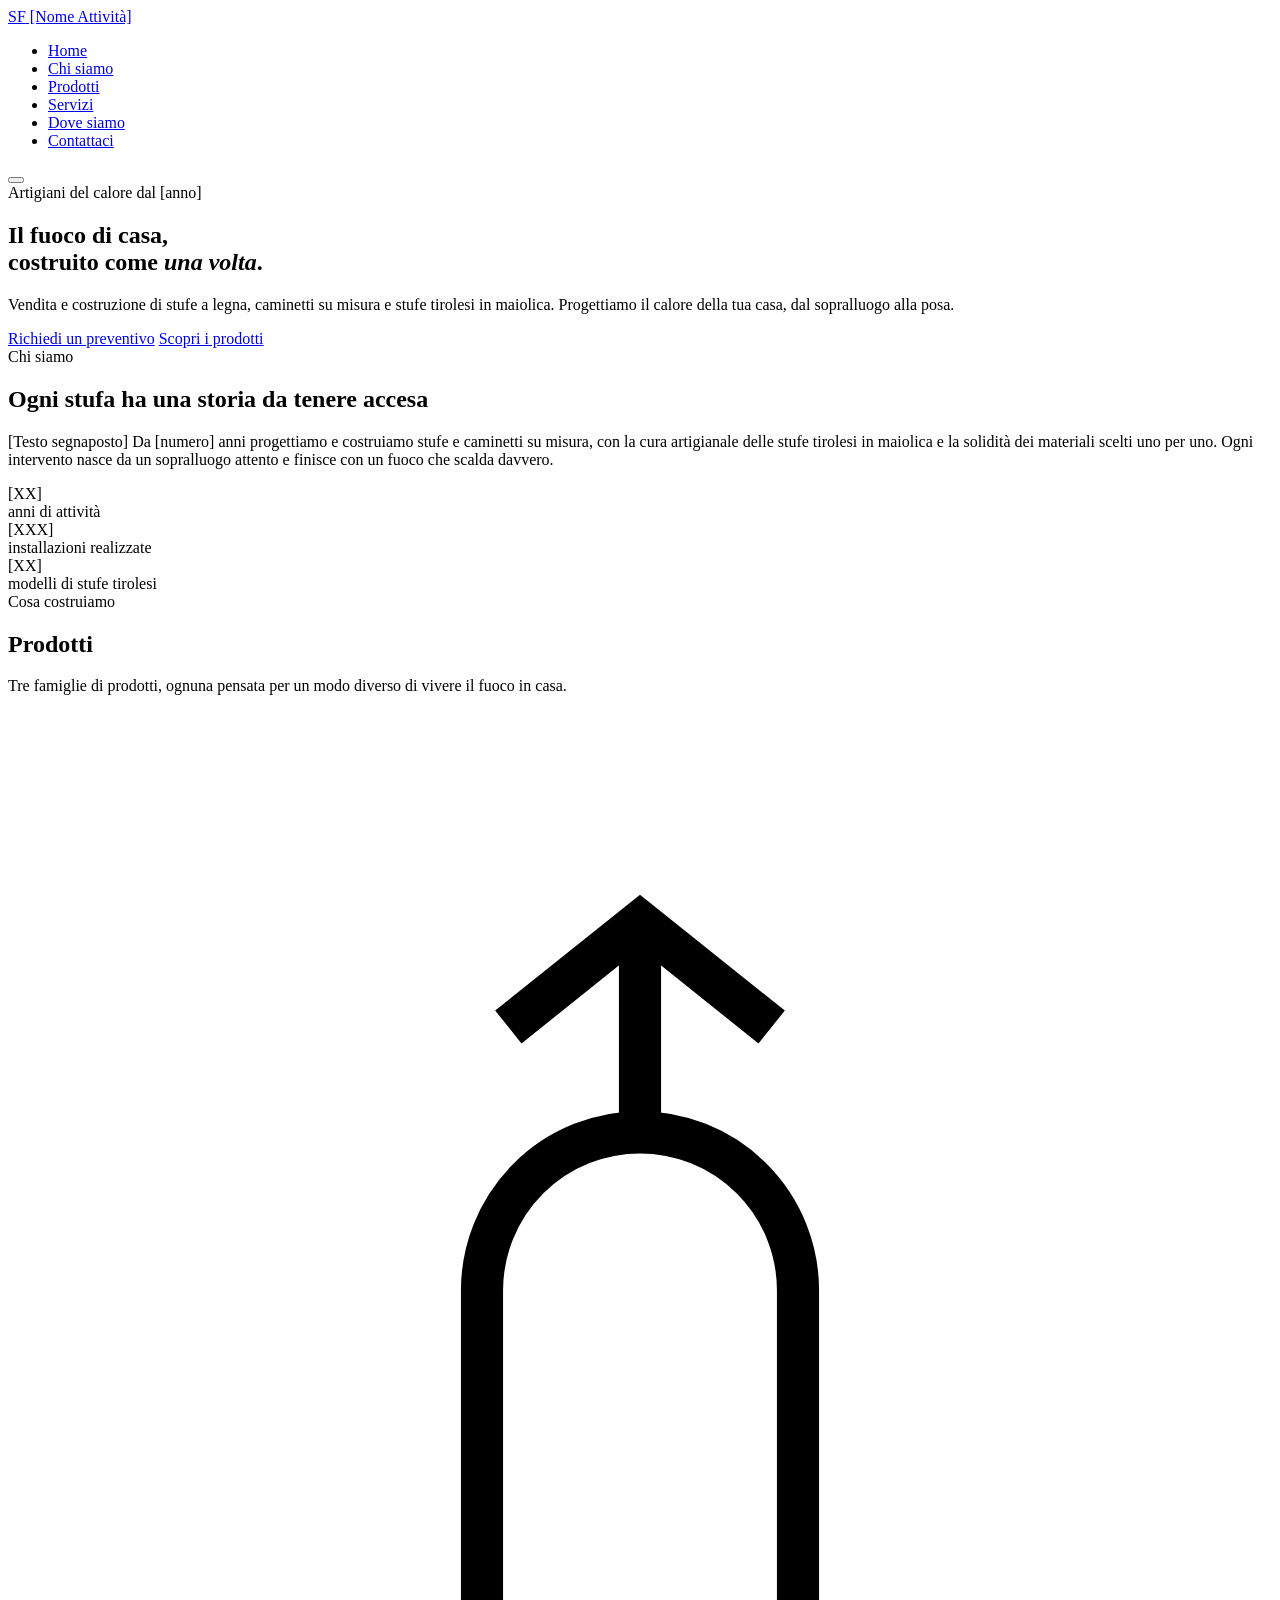
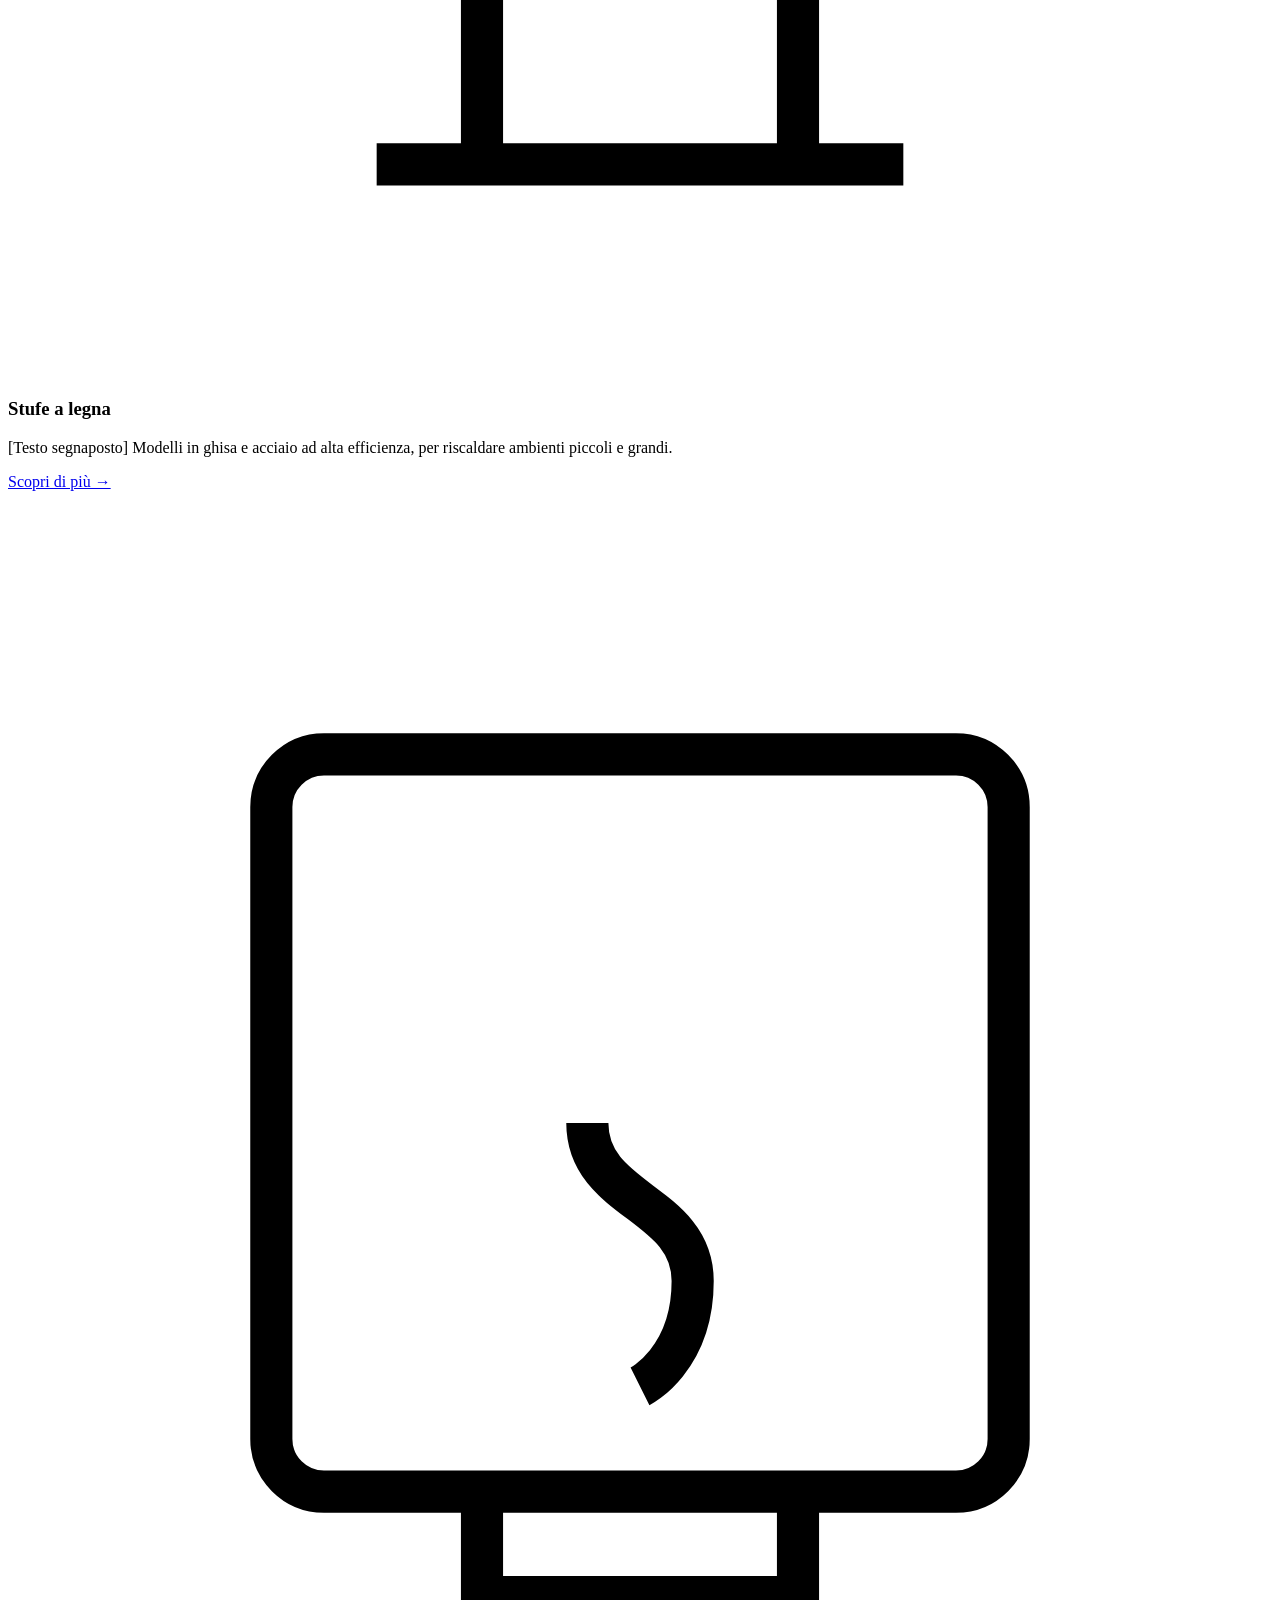
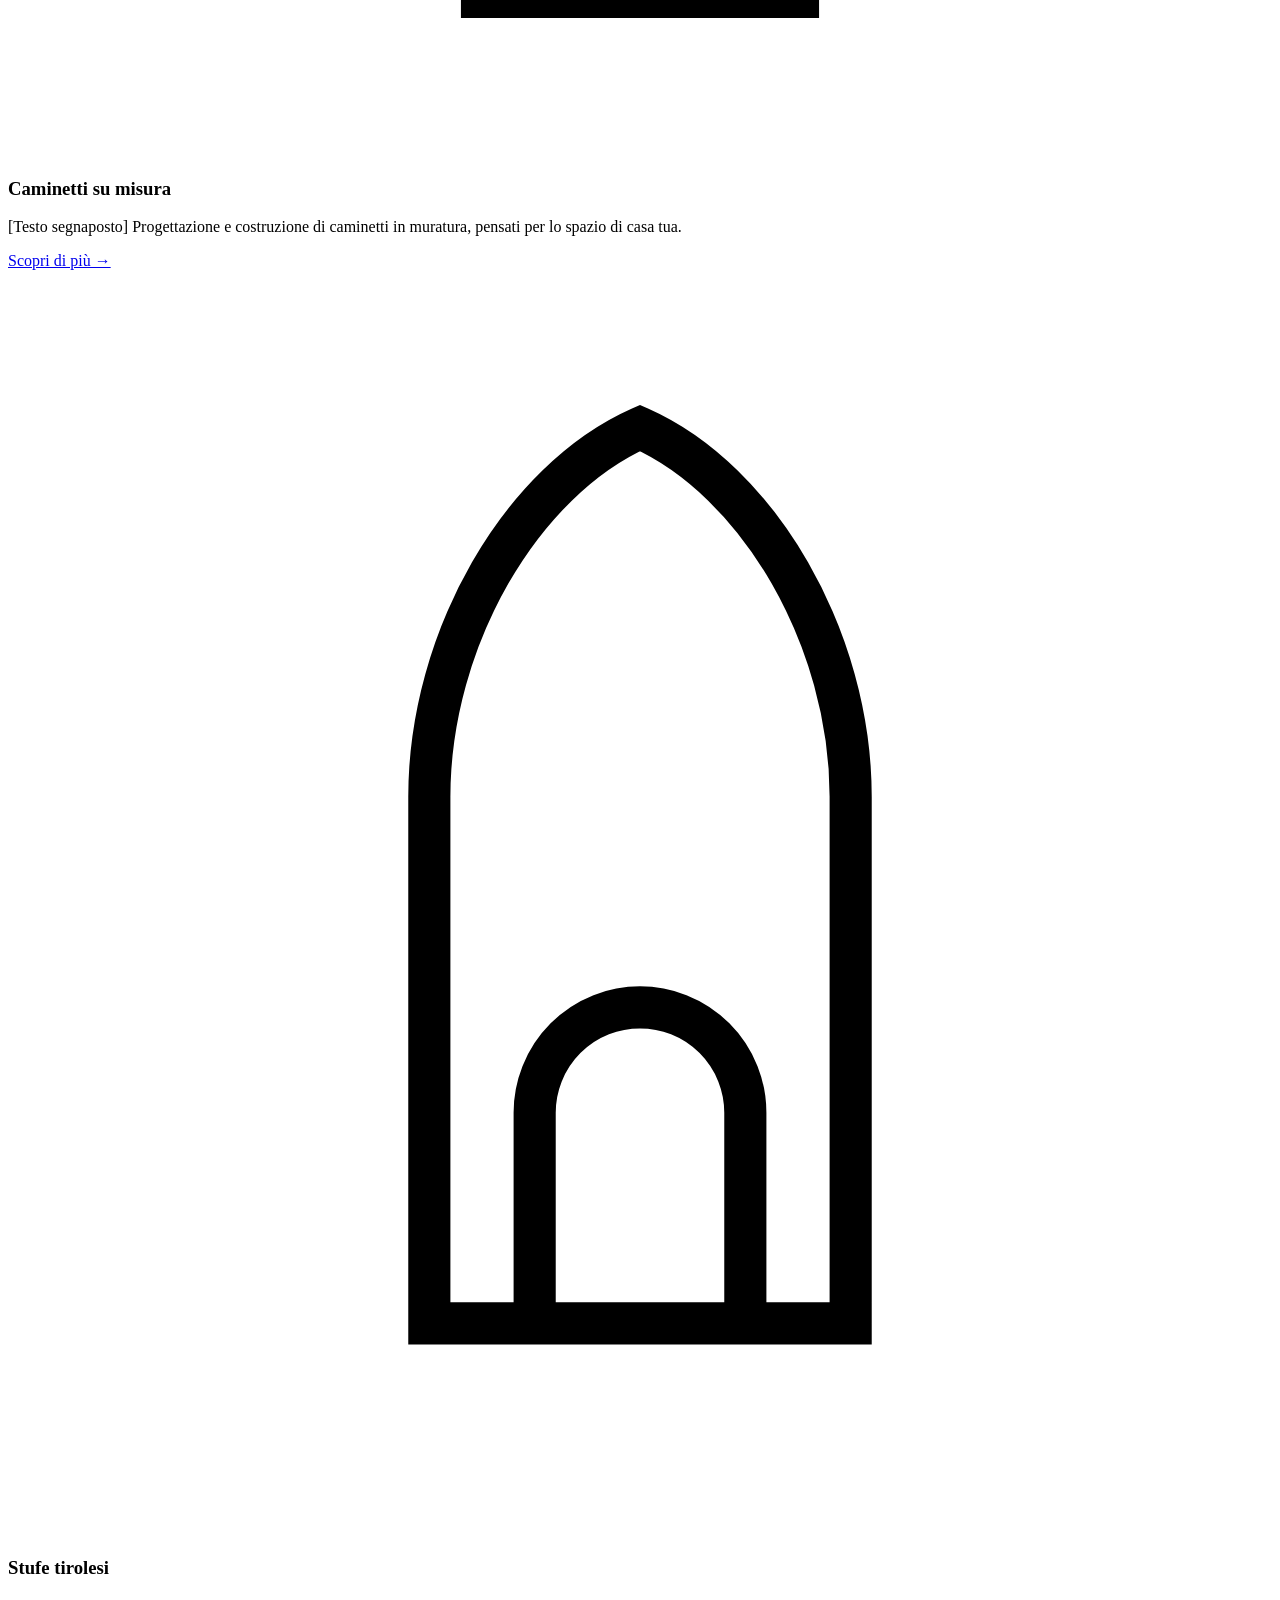
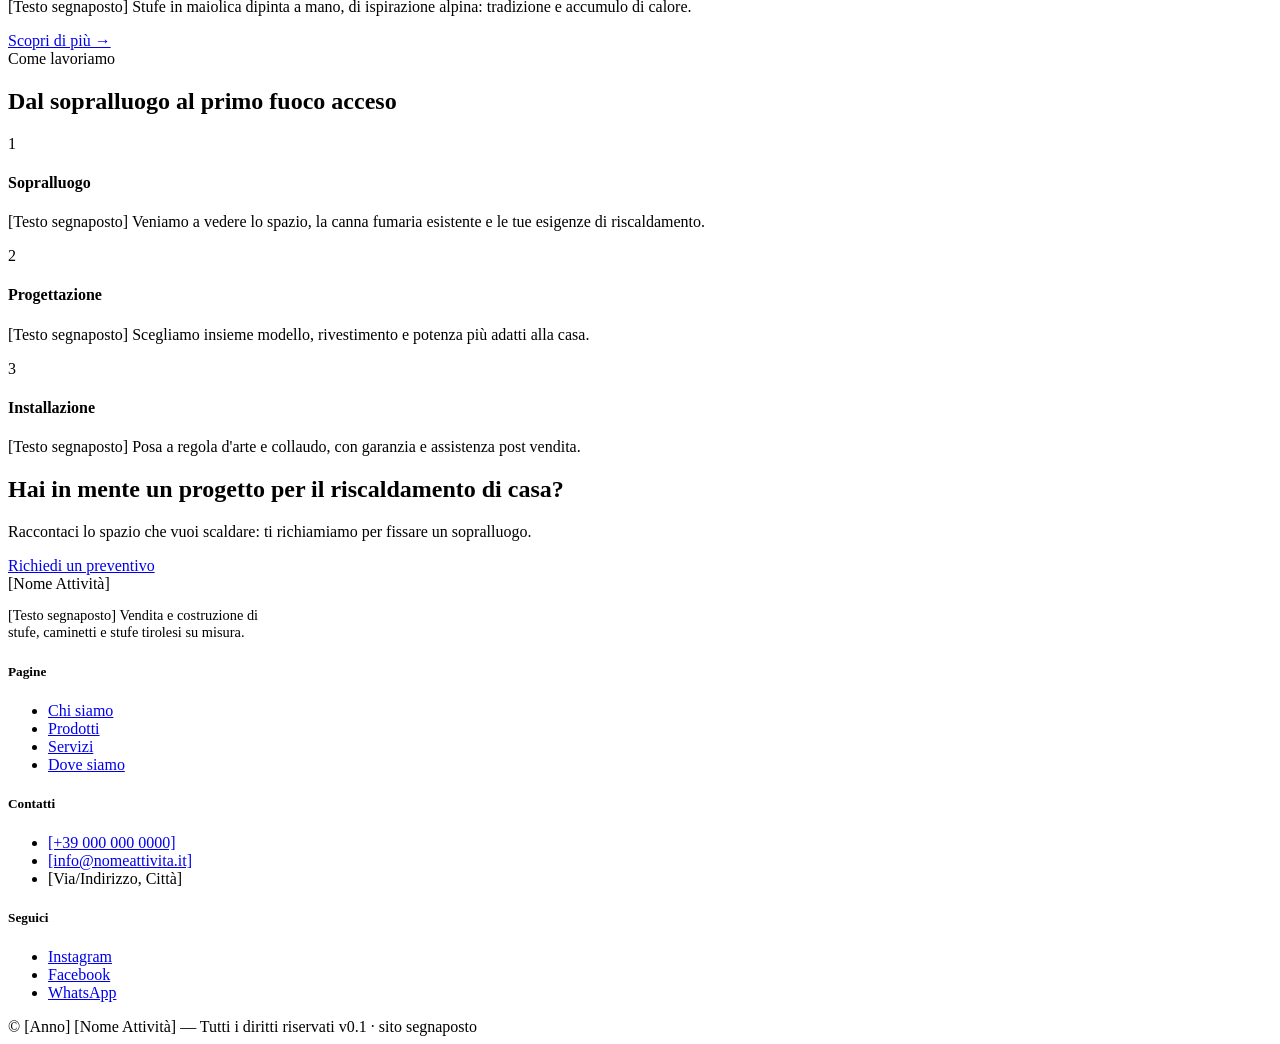
==== index.html @ b5cd5df5 "Add files via upload" ====
<!DOCTYPE html>
<!-- VERSIONE SITO: 0.1 — segnaposto, contenuti e foto da sostituire -->
<html lang="it">
<head>
<meta charset="UTF-8">
<meta name="viewport" content="width=device-width, initial-scale=1.0">
<title>[Nome Attività] — Stufe, Caminetti e Stufe Tirolesi</title>
<link rel="stylesheet" href="css/style.css">
</head>
<body>

<header class="intestazione">
  <div class="contenitore nav">
    <a href="index.html" class="logo">
      <span class="logo-segno">SF</span>
      [Nome Attività]
    </a>
    <ul class="nav-link">
      <li><a href="index.html" aria-current="page">Home</a></li>
      <li><a href="chi-siamo.html">Chi siamo</a></li>
      <li><a href="prodotti.html">Prodotti</a></li>
      <li><a href="servizi.html">Servizi</a></li>
      <li><a href="dove-siamo.html">Dove siamo</a></li>
      <li><a href="contatti.html" class="nav-cta">Contattaci</a></li>
    </ul>
    <button class="nav-burger" aria-label="Apri il menu" aria-expanded="false">
      <span></span><span></span><span></span>
    </button>
  </div>
</header>

<section class="hero">
  <div class="contenitore hero-contenuto">
    <span class="hero-eyebrow">Artigiani del calore dal [anno]</span>
    <h1>Il fuoco di casa,<br>costruito come <em>una volta</em>.</h1>
    <p>Vendita e costruzione di stufe a legna, caminetti su misura e stufe tirolesi in maiolica. Progettiamo il calore della tua casa, dal sopralluogo alla posa.</p>
    <div class="hero-azioni">
      <a href="contatti.html" class="bottone bottone--pieno">Richiedi un preventivo</a>
      <a href="prodotti.html" class="bottone bottone--contorno">Scopri i prodotti</a>
    </div>
  </div>
</section>

<div class="intaglio" role="presentation"></div>

<section class="sezione">
  <div class="contenitore intro-griglia">
    <div>
      <span class="eyebrow">Chi siamo</span>
      <h2 class="titolo-sezione">Ogni stufa ha una storia da tenere accesa</h2>
      <p class="testo-sezione">
        [Testo segnaposto] Da [numero] anni progettiamo e costruiamo stufe e caminetti su misura,
        con la cura artigianale delle stufe tirolesi in maiolica e la solidità dei materiali scelti uno per uno.
        Ogni intervento nasce da un sopralluogo attento e finisce con un fuoco che scalda davvero.
      </p>
    </div>
    <div class="statistiche">
      <div>
        <div class="statistica-numero">[XX]</div>
        <div class="statistica-etichetta">anni di attività</div>
      </div>
      <div>
        <div class="statistica-numero">[XXX]</div>
        <div class="statistica-etichetta">installazioni realizzate</div>
      </div>
      <div>
        <div class="statistica-numero">[XX]</div>
        <div class="statistica-etichetta">modelli di stufe tirolesi</div>
      </div>
    </div>
  </div>
</section>

<section class="sezione" style="padding-top:0;">
  <div class="contenitore">
    <span class="eyebrow">Cosa costruiamo</span>
    <h2 class="titolo-sezione">Prodotti</h2>
    <p class="testo-sezione">Tre famiglie di prodotti, ognuna pensata per un modo diverso di vivere il fuoco in casa.</p>

    <div class="griglia-card">
      <div class="card">
        <svg class="card-icona" viewBox="0 0 48 48" fill="none" stroke="currentColor" stroke-width="1.6">
          <path d="M14 40h20M18 40V22a6 6 0 0 1 6-6 6 6 0 0 1 6 6v18"/>
          <path d="M24 16V8m-5 4 5-4 5 4"/>
        </svg>
        <h3>Stufe a legna</h3>
        <p>[Testo segnaposto] Modelli in ghisa e acciaio ad alta efficienza, per riscaldare ambienti piccoli e grandi.</p>
        <a href="prodotti.html" class="card-link">Scopri di più →</a>
      </div>
      <div class="card">
        <svg class="card-icona" viewBox="0 0 48 48" fill="none" stroke="currentColor" stroke-width="1.6">
          <rect x="10" y="10" width="28" height="28" rx="2"/>
          <path d="M18 38v4h12v-4M22 24c0 3 4 3 4 6s-2 4-2 4"/>
        </svg>
        <h3>Caminetti su misura</h3>
        <p>[Testo segnaposto] Progettazione e costruzione di caminetti in muratura, pensati per lo spazio di casa tua.</p>
        <a href="prodotti.html" class="card-link">Scopri di più →</a>
      </div>
      <div class="card">
        <svg class="card-icona" viewBox="0 0 48 48" fill="none" stroke="currentColor" stroke-width="1.6">
          <path d="M16 40h16V20c0-6-3.5-12-8-14-4.5 2-8 8-8 14z"/>
          <path d="M20 40v-8a4 4 0 0 1 8 0v8"/>
        </svg>
        <h3>Stufe tirolesi</h3>
        <p>[Testo segnaposto] Stufe in maiolica dipinta a mano, di ispirazione alpina: tradizione e accumulo di calore.</p>
        <a href="prodotti.html" class="card-link">Scopri di più →</a>
      </div>
    </div>
  </div>
</section>

<div class="intaglio intaglio--scuro" role="presentation"></div>

<section class="sezione">
  <div class="contenitore">
    <span class="eyebrow">Come lavoriamo</span>
    <h2 class="titolo-sezione">Dal sopralluogo al primo fuoco acceso</h2>
    <div class="processo">
      <div class="passo">
        <div class="passo-numero">1</div>
        <h4>Sopralluogo</h4>
        <p>[Testo segnaposto] Veniamo a vedere lo spazio, la canna fumaria esistente e le tue esigenze di riscaldamento.</p>
      </div>
      <div class="passo">
        <div class="passo-numero">2</div>
        <h4>Progettazione</h4>
        <p>[Testo segnaposto] Scegliamo insieme modello, rivestimento e potenza più adatti alla casa.</p>
      </div>
      <div class="passo">
        <div class="passo-numero">3</div>
        <h4>Installazione</h4>
        <p>[Testo segnaposto] Posa a regola d'arte e collaudo, con garanzia e assistenza post vendita.</p>
      </div>
    </div>
  </div>
</section>

<section class="banda-cta">
  <div class="contenitore">
    <h2>Hai in mente un progetto per il riscaldamento di casa?</h2>
    <p>Raccontaci lo spazio che vuoi scaldare: ti richiamiamo per fissare un sopralluogo.</p>
    <a href="contatti.html" class="bottone bottone--pieno">Richiedi un preventivo</a>
  </div>
</section>

<footer class="piede">
  <div class="contenitore">
    <div class="piede-griglia">
      <div>
        <div class="piede-logo">[Nome Attività]</div>
        <p style="font-size:0.9rem; max-width:280px;">[Testo segnaposto] Vendita e costruzione di stufe, caminetti e stufe tirolesi su misura.</p>
      </div>
      <div>
        <h5>Pagine</h5>
        <ul>
          <li><a href="chi-siamo.html">Chi siamo</a></li>
          <li><a href="prodotti.html">Prodotti</a></li>
          <li><a href="servizi.html">Servizi</a></li>
          <li><a href="dove-siamo.html">Dove siamo</a></li>
        </ul>
      </div>
      <div>
        <h5>Contatti</h5>
        <ul>
          <li><a href="tel:+390000000000">[+39 000 000 0000]</a></li>
          <li><a href="mailto:info@nomeattivita.it">[info@nomeattivita.it]</a></li>
          <li>[Via/Indirizzo, Città]</li>
        </ul>
      </div>
      <div>
        <h5>Seguici</h5>
        <ul>
          <li><a href="#">Instagram</a></li>
          <li><a href="#">Facebook</a></li>
          <li><a href="#">WhatsApp</a></li>
        </ul>
      </div>
    </div>
    <div class="piede-basso">
      <span>© [Anno] [Nome Attività] — Tutti i diritti riservati</span>
      <span>v0.1 · sito segnaposto</span>
    </div>
  </div>
</footer>

<script src="js/main.js"></script>
</body>
</html>
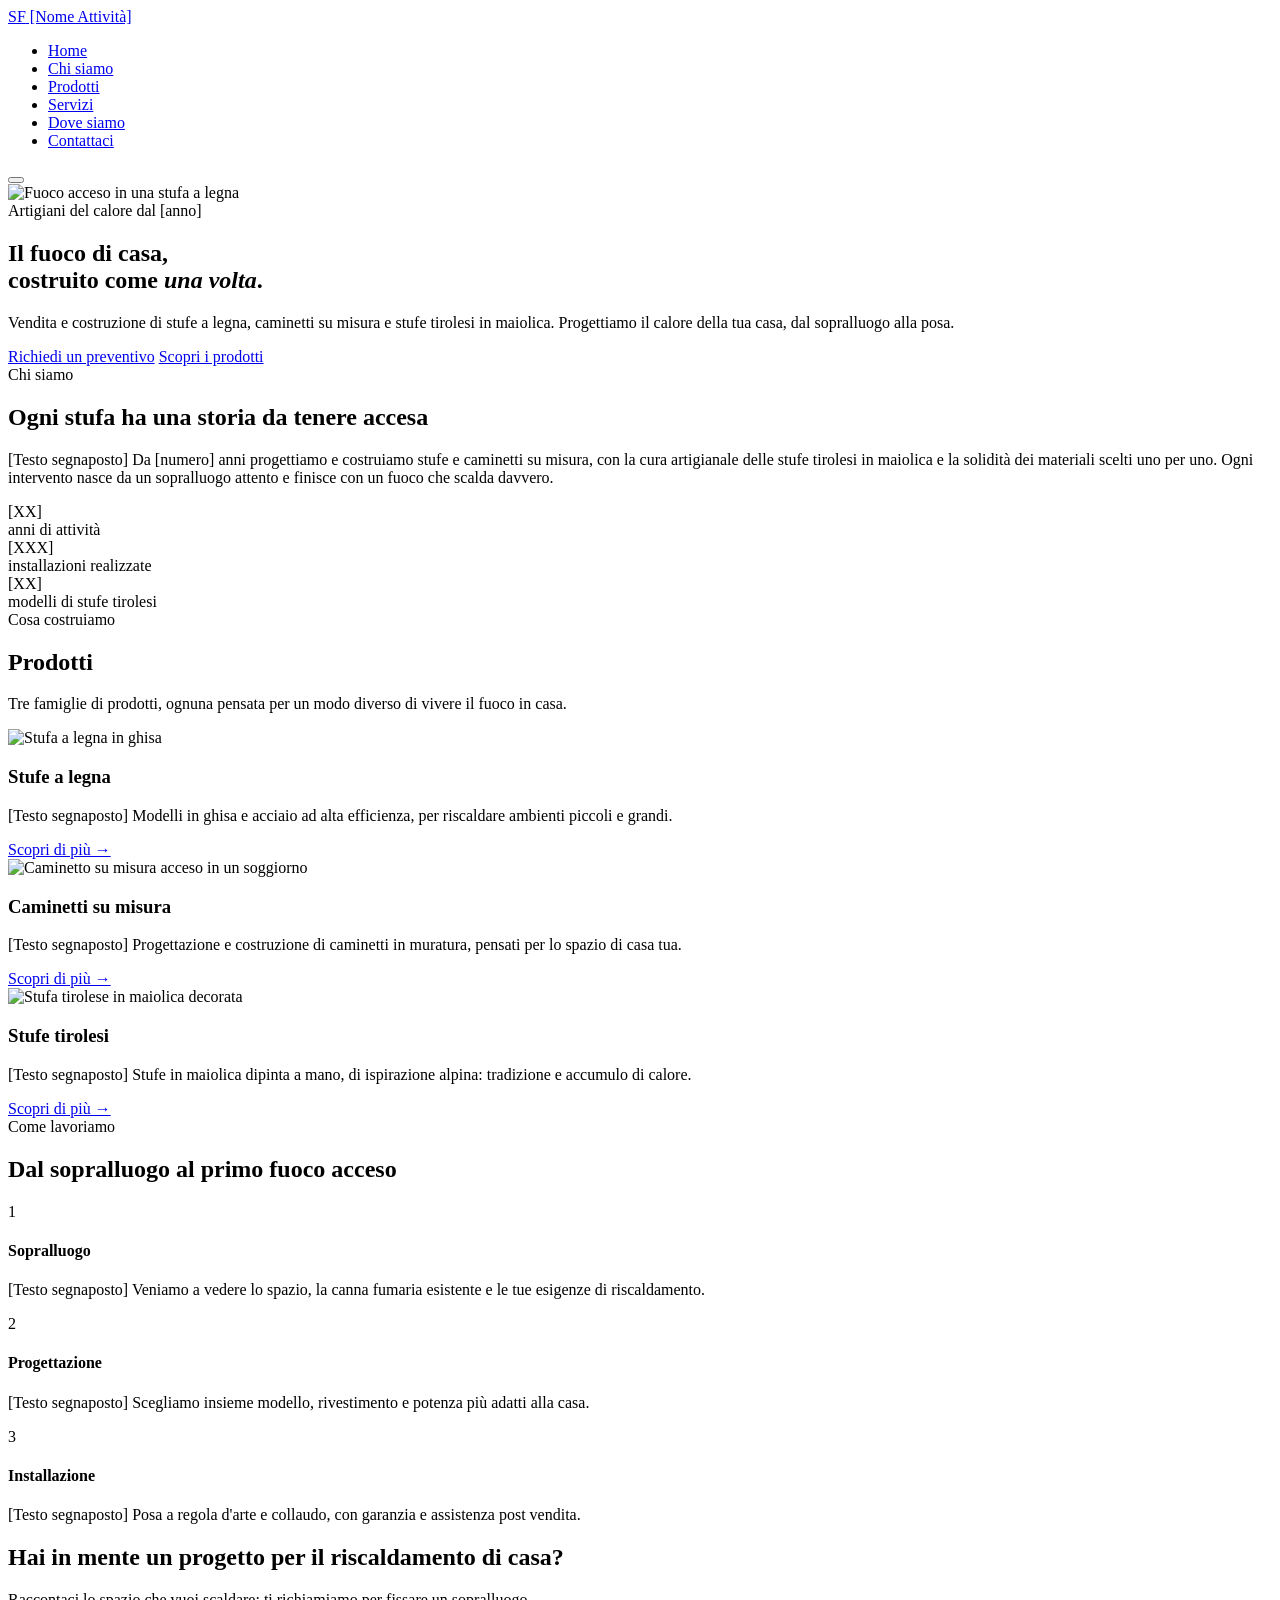
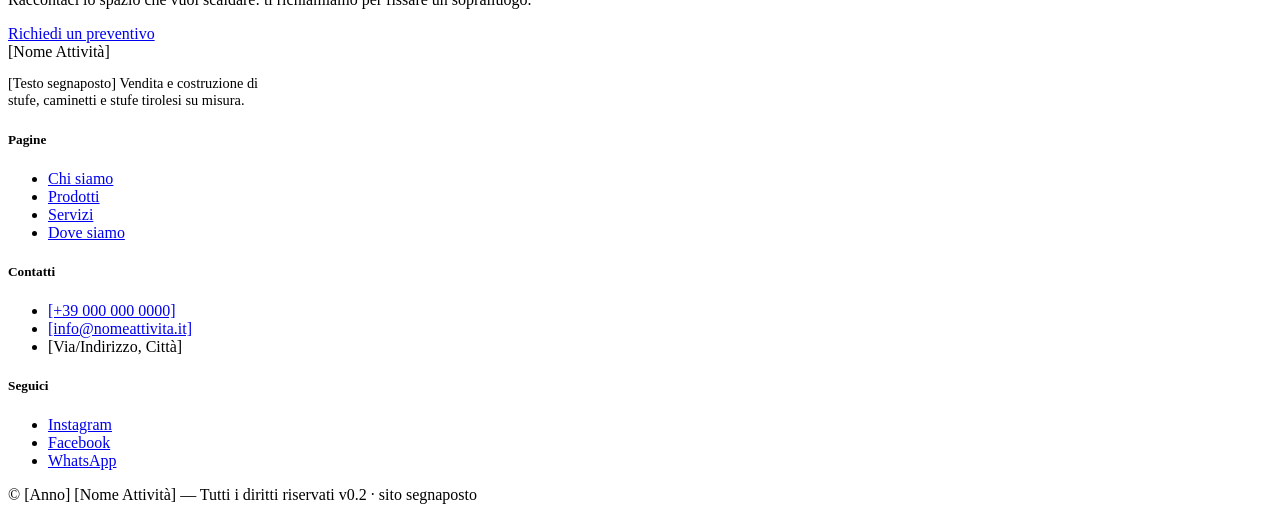
==== commit 457a2a3f: "Add files via upload" ====
--- a/index.html
+++ b/index.html
@@ -1,5 +1,5 @@
 <!DOCTYPE html>
-<!-- VERSIONE SITO: 0.1 — segnaposto, contenuti e foto da sostituire -->
+<!-- VERSIONE SITO: 0.2 — segnaposto, contenuti e foto reali dell'amico da inserire -->
 <html lang="it">
 <head>
 <meta charset="UTF-8">
@@ -30,6 +30,7 @@
 </header>
 
 <section class="hero">
+  <img class="hero-foto" data-img="heroFuoco" alt="Fuoco acceso in una stufa a legna">
   <div class="contenitore hero-contenuto">
     <span class="hero-eyebrow">Artigiani del calore dal [anno]</span>
     <h1>Il fuoco di casa,<br>costruito come <em>una volta</em>.</h1>
@@ -79,28 +80,19 @@
 
     <div class="griglia-card">
       <div class="card">
-        <svg class="card-icona" viewBox="0 0 48 48" fill="none" stroke="currentColor" stroke-width="1.6">
-          <path d="M14 40h20M18 40V22a6 6 0 0 1 6-6 6 6 0 0 1 6 6v18"/>
-          <path d="M24 16V8m-5 4 5-4 5 4"/>
-        </svg>
+        <div class="card-immagine"><img data-img="stufaLegna1" alt="Stufa a legna in ghisa"></div>
         <h3>Stufe a legna</h3>
         <p>[Testo segnaposto] Modelli in ghisa e acciaio ad alta efficienza, per riscaldare ambienti piccoli e grandi.</p>
         <a href="prodotti.html" class="card-link">Scopri di più →</a>
       </div>
       <div class="card">
-        <svg class="card-icona" viewBox="0 0 48 48" fill="none" stroke="currentColor" stroke-width="1.6">
-          <rect x="10" y="10" width="28" height="28" rx="2"/>
-          <path d="M18 38v4h12v-4M22 24c0 3 4 3 4 6s-2 4-2 4"/>
-        </svg>
+        <div class="card-immagine"><img data-img="caminetto1" alt="Caminetto su misura acceso in un soggiorno"></div>
         <h3>Caminetti su misura</h3>
         <p>[Testo segnaposto] Progettazione e costruzione di caminetti in muratura, pensati per lo spazio di casa tua.</p>
         <a href="prodotti.html" class="card-link">Scopri di più →</a>
       </div>
       <div class="card">
-        <svg class="card-icona" viewBox="0 0 48 48" fill="none" stroke="currentColor" stroke-width="1.6">
-          <path d="M16 40h16V20c0-6-3.5-12-8-14-4.5 2-8 8-8 14z"/>
-          <path d="M20 40v-8a4 4 0 0 1 8 0v8"/>
-        </svg>
+        <div class="card-immagine"><img data-img="tirolese1" alt="Stufa tirolese in maiolica decorata"></div>
         <h3>Stufe tirolesi</h3>
         <p>[Testo segnaposto] Stufe in maiolica dipinta a mano, di ispirazione alpina: tradizione e accumulo di calore.</p>
         <a href="prodotti.html" class="card-link">Scopri di più →</a>
@@ -178,11 +170,12 @@
     </div>
     <div class="piede-basso">
       <span>© [Anno] [Nome Attività] — Tutti i diritti riservati</span>
-      <span>v0.1 · sito segnaposto</span>
+      <span>v0.2 · sito segnaposto</span>
     </div>
   </div>
 </footer>
 
+<script src="js/immagini.js"></script>
 <script src="js/main.js"></script>
 </body>
 </html>
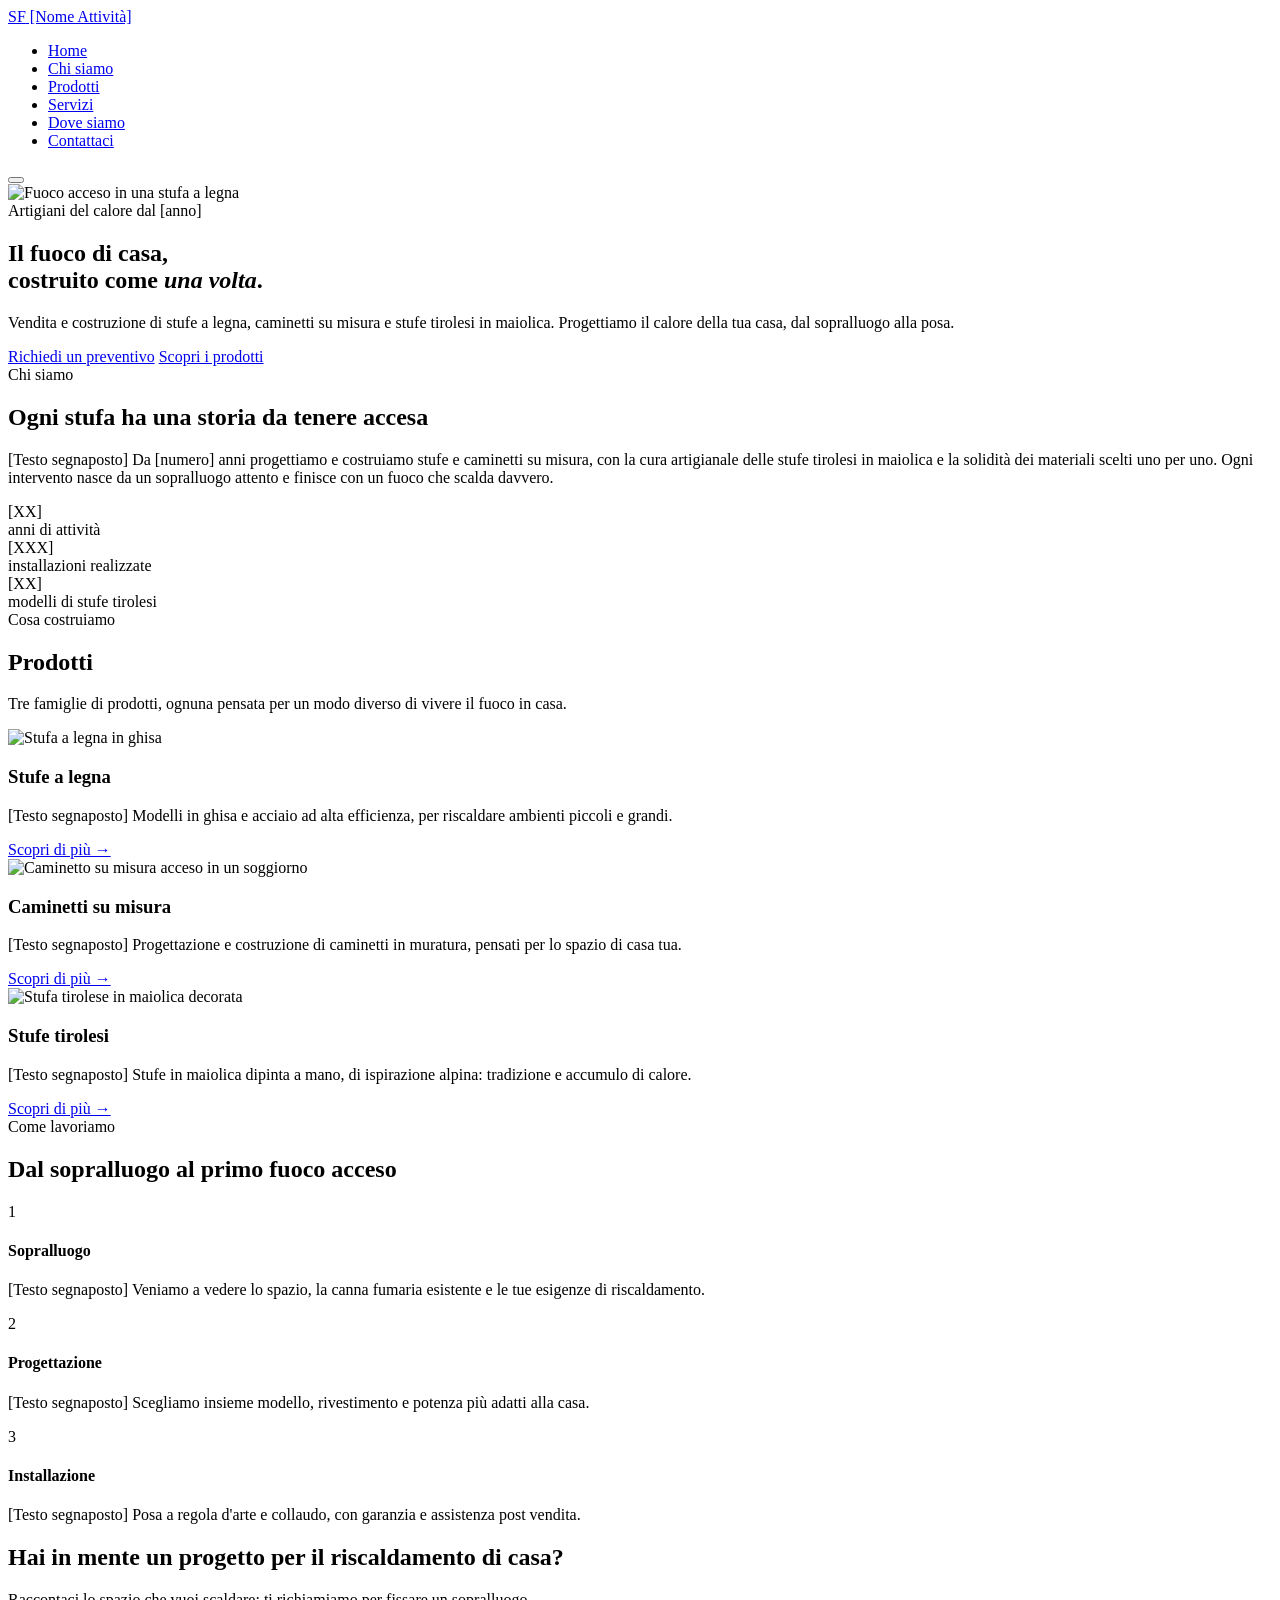
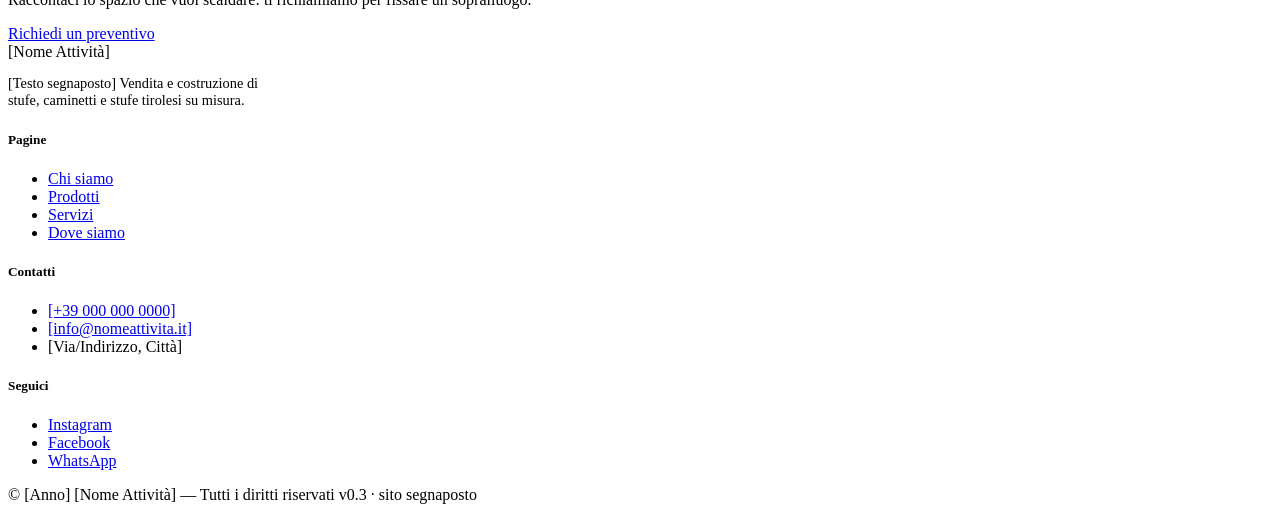
==== commit b9a507b9: "Add files via upload" ====
--- a/index.html
+++ b/index.html
@@ -1,5 +1,5 @@
 <!DOCTYPE html>
-<!-- VERSIONE SITO: 0.2 — segnaposto, contenuti e foto reali dell'amico da inserire -->
+<!-- VERSIONE SITO: 0.3 — segnaposto, contenuti e foto reali dell'amico da inserire -->
 <html lang="it">
 <head>
 <meta charset="UTF-8">
@@ -170,7 +170,7 @@
     </div>
     <div class="piede-basso">
       <span>© [Anno] [Nome Attività] — Tutti i diritti riservati</span>
-      <span>v0.2 · sito segnaposto</span>
+      <span>v0.3 · sito segnaposto</span>
     </div>
   </div>
 </footer>
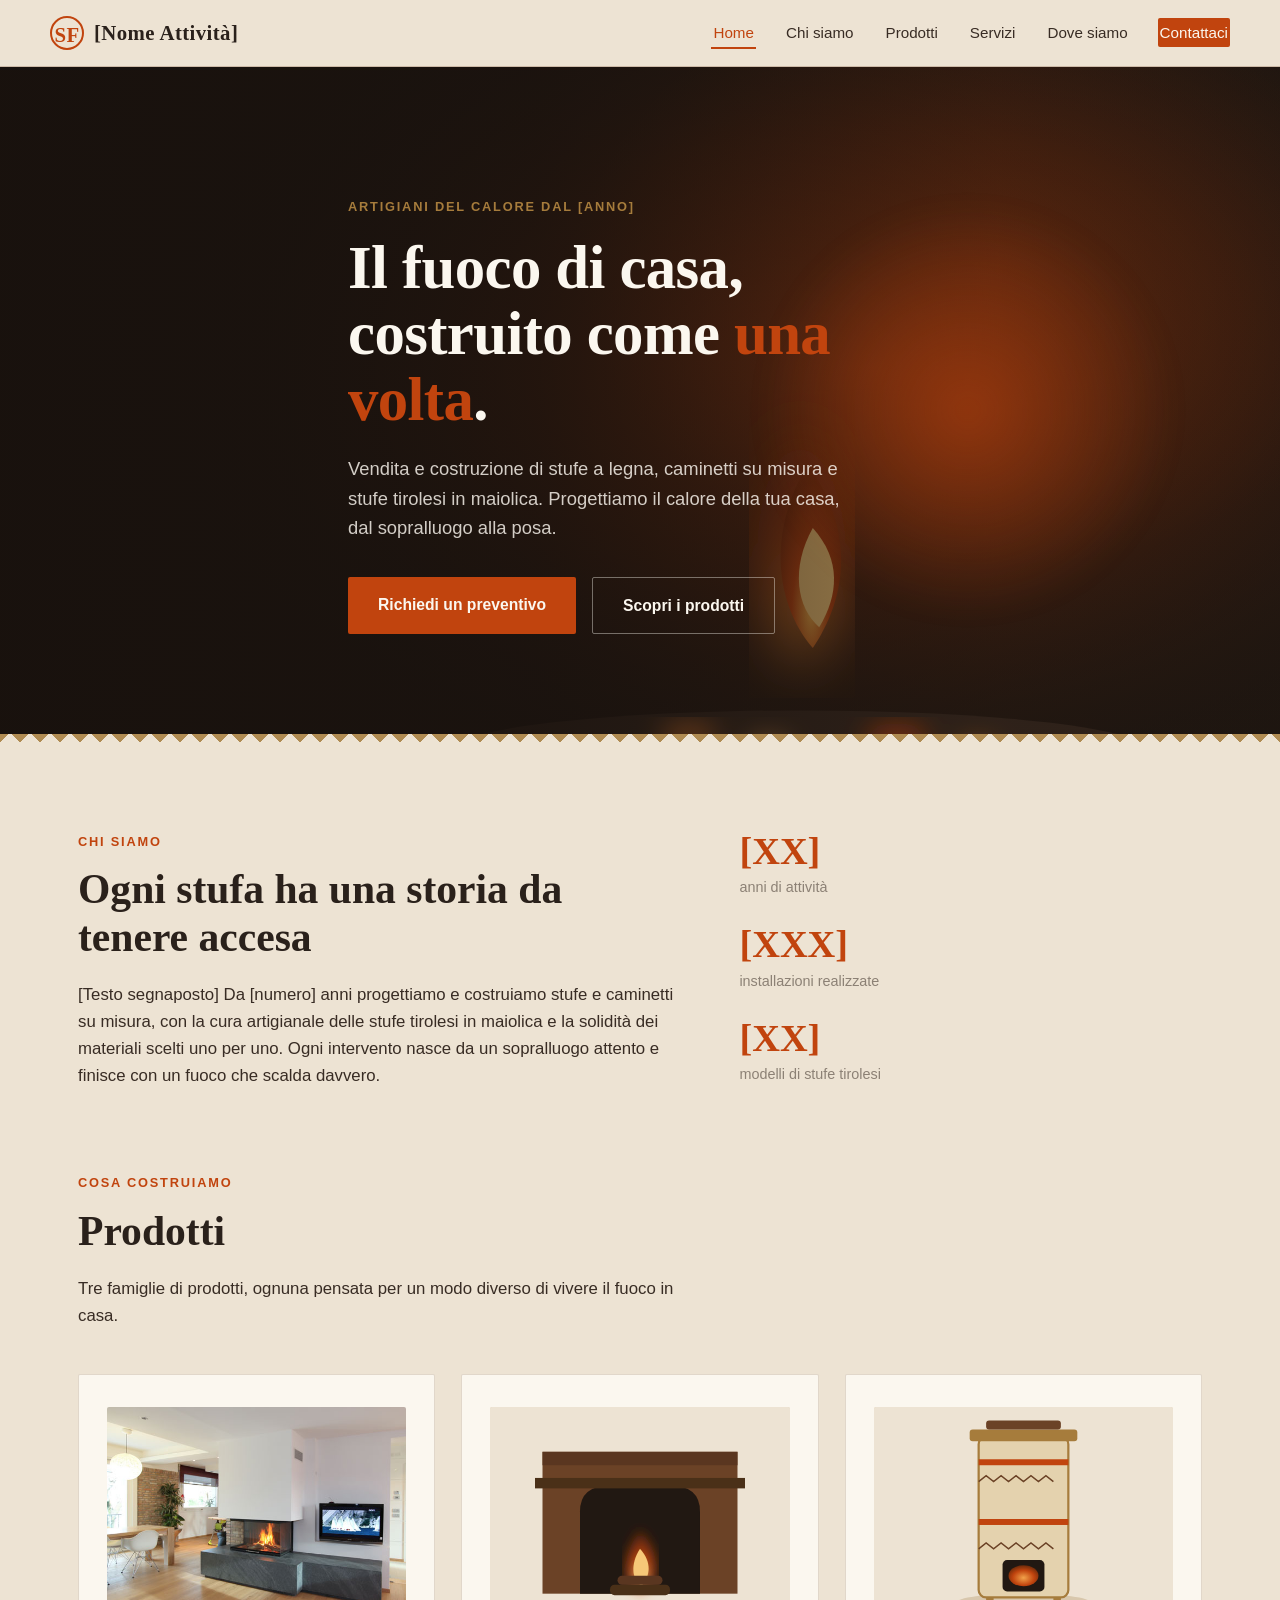
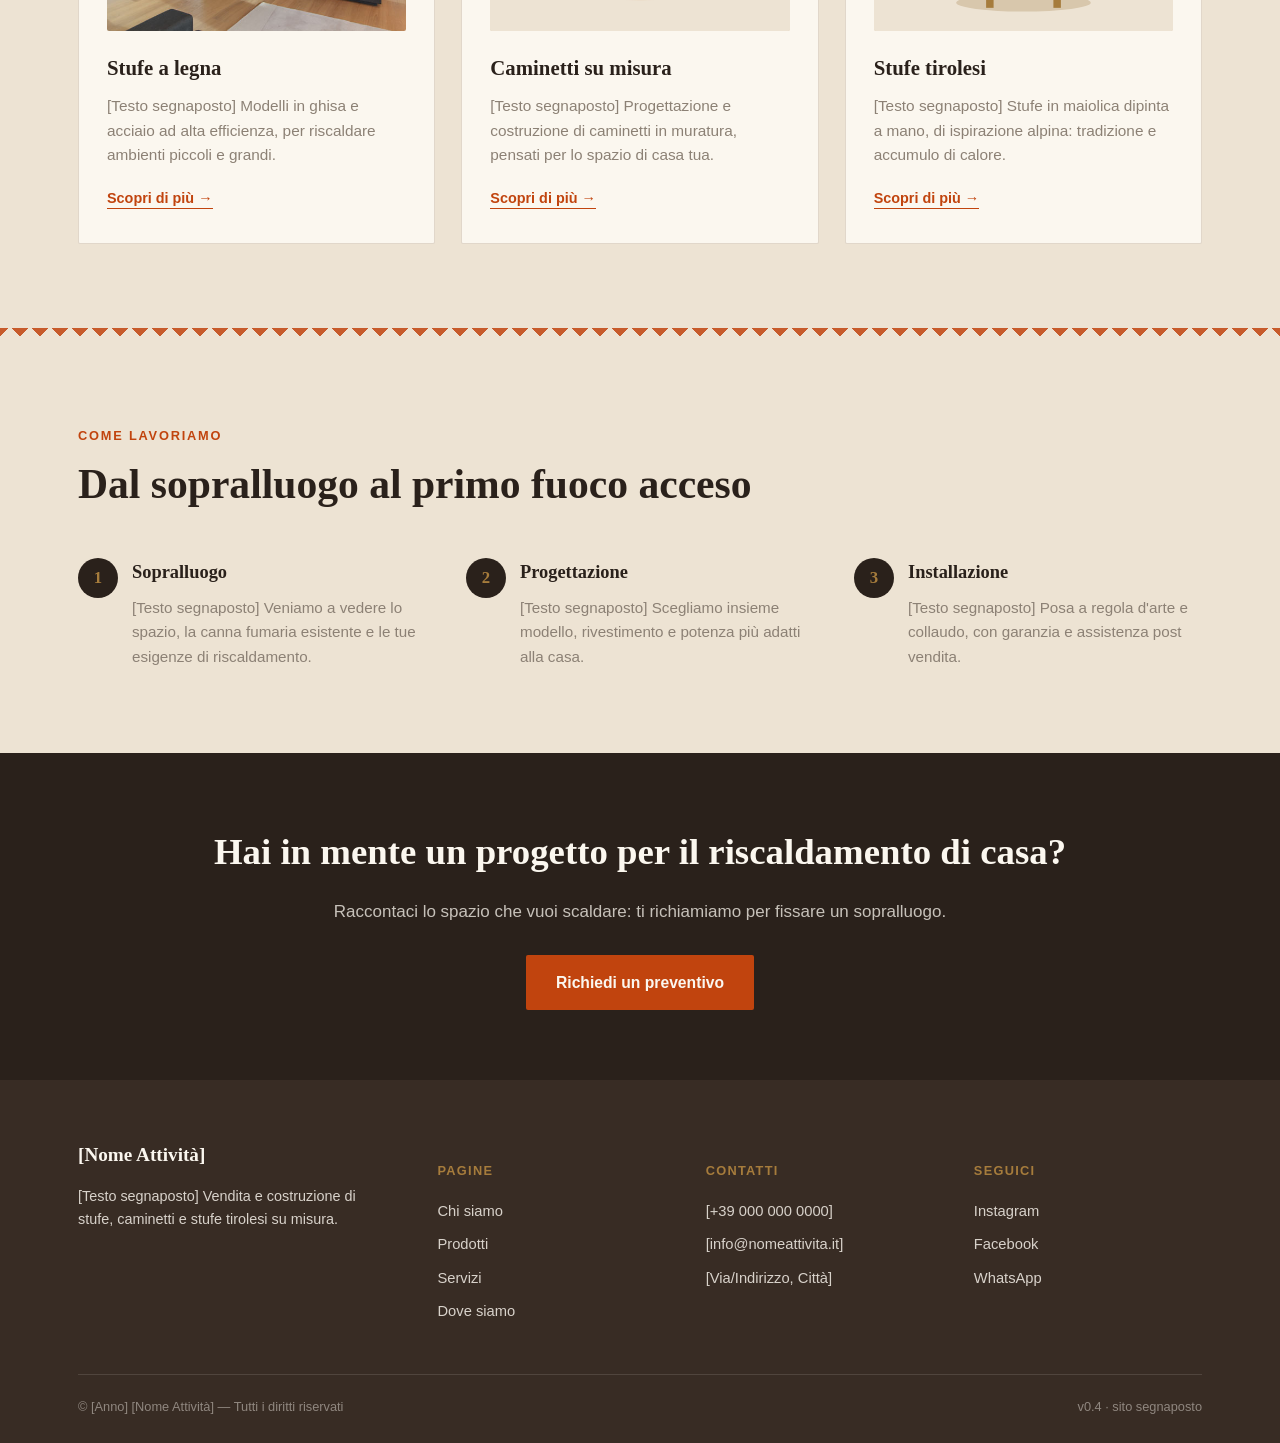
==== commit 36be50ac: "Add files via upload" ====
--- a/index.html
+++ b/index.html
@@ -1,11 +1,11 @@
 <!DOCTYPE html>
-<!-- VERSIONE SITO: 0.3 — segnaposto, contenuti e foto reali dell'amico da inserire -->
+<!-- VERSIONE SITO: 0.4 — segnaposto, contenuti e foto reali dell'amico da inserire -->
 <html lang="it">
 <head>
 <meta charset="UTF-8">
 <meta name="viewport" content="width=device-width, initial-scale=1.0">
 <title>[Nome Attività] — Stufe, Caminetti e Stufe Tirolesi</title>
-<link rel="stylesheet" href="css/style.css">
+<link rel="stylesheet" href="style.css">
 </head>
 <body>
 
@@ -170,12 +170,12 @@
     </div>
     <div class="piede-basso">
       <span>© [Anno] [Nome Attività] — Tutti i diritti riservati</span>
-      <span>v0.3 · sito segnaposto</span>
+      <span>v0.4 · sito segnaposto</span>
     </div>
   </div>
 </footer>
 
-<script src="js/immagini.js"></script>
-<script src="js/main.js"></script>
+<script src="immagini.js"></script>
+<script src="main.js"></script>
 </body>
 </html>
--- a/style.css
+++ b/style.css
@@ -0,0 +1,610 @@
+/* ==========================================================================
+   SITO SEGNAPOSTO — STUFE & CAMINETTI TIROLESI
+   Sistema di token estetico centralizzato.
+   Per cambiare i colori o i font di TUTTO il sito, modifica solo qui sotto.
+   ========================================================================== */
+
+@import url('https://fonts.googleapis.com/css2?family=Zilla+Slab:wght@400;600;700&family=Work+Sans:wght@400;500;600&display=swap');
+
+:root{
+  /* --- Palette: calda, artigianale, ispirata a legno / brace / ottone --- */
+  --colore-intonaco:   #EDE3D3; /* fondo chiaro caldo */
+  --colore-intonaco-2: #E4D6C0; /* fondo chiaro, variante leggermente più scura */
+  --colore-ferro:      #2A211B; /* quasi nero caldo, testo principale e sezioni scure */
+  --colore-ferro-2:    #382C24; /* variante leggermente più chiara del quasi nero */
+  --colore-brace:      #C1440E; /* accento primario: arancio-rosso brace */
+  --colore-brace-scura:#9C3609; /* hover / stati attivi */
+  --colore-ottone:     #A67C3C; /* accento secondario: ottone / dettagli */
+  --colore-noce:       #6B4226; /* bordi, divisori, texture legno */
+  --colore-pietra:     #8C8175; /* testo secondario, bordi tenui */
+  --colore-bianco-caldo:#FBF7EF;
+
+  /* --- Tipografia --- */
+  --font-display: 'Zilla Slab', 'Georgia', serif;
+  --font-corpo:   'Work Sans', -apple-system, sans-serif;
+
+  /* --- Spaziatura / raggio --- */
+  --raggio: 2px;
+  --max-larghezza: 1180px;
+}
+
+/* ============ RESET essenziale ============ */
+*, *::before, *::after{ box-sizing: border-box; }
+html{ scroll-behavior: smooth; }
+body{
+  margin: 0;
+  background: var(--colore-intonaco);
+  color: var(--colore-ferro);
+  font-family: var(--font-corpo);
+  font-size: 17px;
+  line-height: 1.6;
+  -webkit-font-smoothing: antialiased;
+}
+img{ max-width: 100%; display: block; }
+a{ color: inherit; text-decoration: none; }
+ul{ margin: 0; padding: 0; list-style: none; }
+h1,h2,h3,h4,p{ margin: 0; }
+button{ font-family: inherit; cursor: pointer; }
+
+:focus-visible{
+  outline: 3px solid var(--colore-ottone);
+  outline-offset: 3px;
+}
+
+@media (prefers-reduced-motion: reduce){
+  *{ animation-duration: 0.001ms !important; animation-iteration-count: 1 !important; transition-duration: 0.001ms !important; scroll-behavior: auto !important; }
+}
+
+.contenitore{
+  max-width: var(--max-larghezza);
+  margin: 0 auto;
+  padding: 0 28px;
+}
+
+/* ============ ELEMENTO FIRMA: motivo intaglio tirolese ============
+   Striscia decorativa a zig-zag ispirata agli intagli in legno alpini,
+   usata come divisore tra le sezioni e come cornice del logo. */
+.intaglio{
+  height: 14px;
+  width: 100%;
+  background-image:
+    linear-gradient(135deg, var(--colore-ottone) 25%, transparent 25%),
+    linear-gradient(225deg, var(--colore-ottone) 25%, transparent 25%);
+  background-position: 0 0;
+  background-size: 20px 14px;
+  background-repeat: repeat-x;
+  opacity: 0.85;
+}
+.intaglio--scuro{
+  background-image:
+    linear-gradient(135deg, var(--colore-brace) 25%, transparent 25%),
+    linear-gradient(225deg, var(--colore-brace) 25%, transparent 25%);
+}
+
+/* ============ HEADER / NAV ============ */
+.intestazione{
+  position: sticky;
+  top: 0;
+  z-index: 100;
+  background: var(--colore-intonaco);
+  border-bottom: 1px solid rgba(107,66,38,0.25);
+}
+.nav{
+  display: flex;
+  align-items: center;
+  justify-content: space-between;
+  padding: 16px 0;
+}
+.logo{
+  display: flex;
+  align-items: center;
+  gap: 10px;
+  font-family: var(--font-display);
+  font-weight: 700;
+  font-size: 1.3rem;
+  letter-spacing: 0.02em;
+  color: var(--colore-ferro);
+}
+.logo-segno{
+  width: 34px; height: 34px;
+  border: 2px solid var(--colore-brace);
+  border-radius: 50%;
+  display: grid;
+  place-items: center;
+  font-family: var(--font-display);
+  color: var(--colore-brace);
+  font-weight: 700;
+  flex-shrink: 0;
+}
+.nav-link{
+  display: flex;
+  gap: 28px;
+}
+.nav-link a{
+  font-size: 0.95rem;
+  font-weight: 500;
+  color: var(--colore-ferro-2);
+  padding: 6px 2px;
+  border-bottom: 2px solid transparent;
+  transition: border-color 0.2s ease, color 0.2s ease;
+}
+.nav-link a:hover, .nav-link a[aria-current="page"]{
+  color: var(--colore-brace);
+  border-bottom-color: var(--colore-brace);
+}
+.nav-cta{
+  background: var(--colore-brace);
+  color: var(--colore-bianco-caldo) !important;
+  padding: 10px 20px;
+  border-radius: var(--raggio);
+  font-weight: 600;
+  font-size: 0.9rem;
+  border-bottom: none !important;
+  transition: background 0.2s ease;
+}
+.nav-cta:hover{ background: var(--colore-brace-scura); }
+
+.nav-burger{
+  display: none;
+  background: none;
+  border: none;
+  padding: 8px;
+}
+.nav-burger span{
+  display: block;
+  width: 24px;
+  height: 2px;
+  background: var(--colore-ferro);
+  margin: 5px 0;
+}
+
+@media (max-width: 860px){
+  .nav-link{
+    position: absolute;
+    top: 100%; left: 0; right: 0;
+    background: var(--colore-intonaco);
+    flex-direction: column;
+    gap: 0;
+    border-bottom: 1px solid rgba(107,66,38,0.25);
+    display: none;
+  }
+  .nav-link.aperto{ display: flex; }
+  .nav-link a{ padding: 16px 28px; border-bottom: 1px solid rgba(107,66,38,0.12); width: 100%; }
+  .nav-burger{ display: block; }
+  .nav-cta{ display: none; }
+}
+
+/* ============ HERO (pagina Home) ============ */
+.hero{
+  position: relative;
+  color: var(--colore-bianco-caldo);
+  overflow: hidden;
+  padding: 130px 0 100px;
+  min-height: 560px;
+  display: flex;
+  align-items: center;
+}
+.hero-foto{
+  position: absolute;
+  inset: 0;
+  width: 100%;
+  height: 100%;
+  object-fit: cover;
+  z-index: 0;
+}
+.hero::after{
+  /* copertura scura sopra la foto, per leggibilità del testo */
+  content: "";
+  position: absolute;
+  inset: 0;
+  background:
+    linear-gradient(90deg, rgba(24,17,13,0.94) 0%, rgba(24,17,13,0.78) 42%, rgba(24,17,13,0.35) 78%),
+    radial-gradient(ellipse 700px 500px at 78% 30%, rgba(193,68,14,0.28), transparent 60%);
+  z-index: 1;
+}
+.hero::before{
+  /* bagliore pulsante, evoca la brace di una stufa */
+  content: "";
+  position: absolute;
+  top: 20%;
+  right: 8%;
+  width: 420px;
+  height: 420px;
+  background: radial-gradient(circle, rgba(193,68,14,0.55) 0%, rgba(193,68,14,0) 70%);
+  filter: blur(10px);
+  animation: bagliore 5s ease-in-out infinite;
+  pointer-events: none;
+  z-index: 2;
+}
+@keyframes bagliore{
+  0%, 100% { opacity: 0.55; transform: scale(1); }
+  50% { opacity: 0.9; transform: scale(1.08); }
+}
+.hero-contenuto{
+  position: relative;
+  z-index: 3;
+  max-width: 640px;
+}
+.hero-eyebrow{
+  font-family: var(--font-corpo);
+  text-transform: uppercase;
+  letter-spacing: 0.14em;
+  font-size: 0.8rem;
+  font-weight: 600;
+  color: var(--colore-ottone);
+  margin-bottom: 18px;
+  display: block;
+}
+.hero h1{
+  font-family: var(--font-display);
+  font-size: clamp(2.4rem, 5vw, 3.8rem);
+  line-height: 1.08;
+  font-weight: 700;
+  letter-spacing: -0.01em;
+  margin-bottom: 22px;
+}
+.hero h1 em{
+  font-style: normal;
+  color: var(--colore-brace);
+}
+.hero p{
+  font-size: 1.15rem;
+  color: rgba(251,247,239,0.82);
+  max-width: 520px;
+  margin-bottom: 34px;
+}
+.hero-azioni{
+  display: flex;
+  gap: 16px;
+  flex-wrap: wrap;
+}
+
+/* ============ BOTTONI ============ */
+.bottone{
+  display: inline-block;
+  padding: 15px 30px;
+  border-radius: var(--raggio);
+  font-weight: 600;
+  font-size: 0.98rem;
+  transition: transform 0.15s ease, background 0.2s ease, box-shadow 0.2s ease;
+}
+.bottone--pieno{
+  background: var(--colore-brace);
+  color: var(--colore-bianco-caldo);
+}
+.bottone--pieno:hover{ background: var(--colore-brace-scura); transform: translateY(-1px); }
+.bottone--contorno{
+  border: 1.5px solid rgba(251,247,239,0.4);
+  color: var(--colore-bianco-caldo);
+}
+.bottone--contorno:hover{ border-color: var(--colore-ottone); color: var(--colore-ottone); }
+.bottone--scuro-contorno{
+  border: 1.5px solid var(--colore-noce);
+  color: var(--colore-ferro);
+}
+.bottone--scuro-contorno:hover{ border-color: var(--colore-brace); color: var(--colore-brace); }
+
+/* ============ SEZIONI GENERICHE ============ */
+.sezione{ padding: 84px 0; }
+.sezione--stretta{ max-width: 760px; margin: 0 auto; padding-left: 28px; padding-right: 28px; }
+.eyebrow{
+  text-transform: uppercase;
+  letter-spacing: 0.14em;
+  font-size: 0.8rem;
+  font-weight: 600;
+  color: var(--colore-brace);
+  margin-bottom: 14px;
+  display: block;
+}
+.titolo-sezione{
+  font-family: var(--font-display);
+  font-size: clamp(1.8rem, 3.4vw, 2.6rem);
+  font-weight: 700;
+  color: var(--colore-ferro);
+  margin-bottom: 20px;
+  line-height: 1.15;
+}
+.testo-sezione{
+  color: var(--colore-ferro-2);
+  font-size: 1.05rem;
+  max-width: 640px;
+}
+
+/* Foto affiancata al testo (es. Chi siamo) */
+.testo-foto-griglia{
+  display: grid;
+  grid-template-columns: 1fr 0.9fr;
+  gap: 56px;
+  align-items: center;
+}
+@media (max-width: 860px){ .testo-foto-griglia{ grid-template-columns: 1fr; gap: 32px; } }
+.foto-riquadro{
+  border-radius: var(--raggio);
+  overflow: hidden;
+  aspect-ratio: 4/3.2;
+  box-shadow: 0 20px 40px rgba(42,33,27,0.18);
+}
+.foto-riquadro img{ width: 100%; height: 100%; object-fit: cover; }
+
+/* Fascia fotografica a piena larghezza (testate di pagina interne) */
+.banda-foto{
+  width: 100%;
+  height: 300px;
+  overflow: hidden;
+  position: relative;
+}
+.banda-foto img{ width: 100%; height: 100%; object-fit: cover; }
+.banda-foto::after{
+  content: "";
+  position: absolute; inset: 0;
+  background: linear-gradient(180deg, rgba(42,33,27,0.05), rgba(42,33,27,0.55));
+}
+@media (max-width: 700px){ .banda-foto{ height: 190px; } }
+
+/* Introduzione a due colonne con statistiche */
+.intro-griglia{
+  display: grid;
+  grid-template-columns: 1.3fr 1fr;
+  gap: 60px;
+  align-items: start;
+}
+.statistiche{
+  display: grid;
+  gap: 26px;
+}
+.statistica-numero{
+  font-family: var(--font-display);
+  font-size: 2.4rem;
+  font-weight: 700;
+  color: var(--colore-brace);
+  line-height: 1;
+}
+.statistica-etichetta{
+  font-size: 0.9rem;
+  color: var(--colore-pietra);
+  margin-top: 6px;
+}
+@media (max-width: 860px){
+  .intro-griglia{ grid-template-columns: 1fr; gap: 36px; }
+}
+.statistiche--riga{ grid-template-columns: repeat(3, 1fr); }
+@media (max-width: 700px){
+  .statistiche--riga{ grid-template-columns: 1fr; gap: 30px; text-align: center; }
+}
+
+/* ============ CARD PRODOTTI / SERVIZI ============ */
+.griglia-card{
+  display: grid;
+  grid-template-columns: repeat(3, 1fr);
+  gap: 26px;
+  margin-top: 44px;
+}
+@media (max-width: 860px){ .griglia-card{ grid-template-columns: 1fr; } }
+
+.card{
+  background: var(--colore-bianco-caldo);
+  border: 1px solid rgba(107,66,38,0.18);
+  border-radius: var(--raggio);
+  padding: 32px 28px;
+  transition: transform 0.2s ease, box-shadow 0.2s ease;
+}
+.card:hover{
+  transform: translateY(-4px);
+  box-shadow: 0 16px 32px rgba(42,33,27,0.12);
+}
+.card-icona{
+  width: 46px; height: 46px;
+  margin-bottom: 20px;
+  color: var(--colore-brace);
+}
+.card h3{
+  font-family: var(--font-display);
+  font-size: 1.3rem;
+  font-weight: 600;
+  margin-bottom: 10px;
+  color: var(--colore-ferro);
+}
+.card p{
+  font-size: 0.96rem;
+  color: var(--colore-pietra);
+  margin-bottom: 16px;
+}
+.card-link{
+  font-size: 0.9rem;
+  font-weight: 600;
+  color: var(--colore-brace);
+  border-bottom: 1px solid var(--colore-brace);
+  padding-bottom: 2px;
+}
+
+/* Foto prodotto/realizzazione dentro una card, con leggero zoom al passaggio del mouse */
+.card-immagine{
+  aspect-ratio: 4/3;
+  border-radius: var(--raggio);
+  margin-bottom: 20px;
+  overflow: hidden;
+  background: var(--colore-intonaco-2);
+}
+.card-immagine img{
+  width: 100%;
+  height: 100%;
+  object-fit: cover;
+  transition: transform 0.4s ease;
+}
+.card:hover .card-immagine img{ transform: scale(1.06); }
+.card-immagine img.variante-b{ filter: hue-rotate(14deg) saturate(1.08); }
+.card-immagine img.variante-c{ filter: hue-rotate(-16deg) brightness(0.96); }
+
+/* Riquadro segnaposto (usato solo dove non c'è ancora una foto, es. mappa) */
+.riquadro-segnaposto{
+  aspect-ratio: 4/3;
+  border-radius: var(--raggio);
+  background:
+    repeating-linear-gradient(45deg, rgba(107,66,38,0.10) 0 12px, rgba(107,66,38,0.04) 12px 24px),
+    var(--colore-intonaco-2);
+  display: grid;
+  place-items: center;
+  color: var(--colore-pietra);
+  font-size: 0.82rem;
+  text-align: center;
+  padding: 12px;
+  border: 1px dashed rgba(107,66,38,0.35);
+}
+
+/* ============ PROCESSO (passi reali, numerati) ============ */
+.processo{
+  display: grid;
+  grid-template-columns: repeat(3, 1fr);
+  gap: 40px;
+  margin-top: 50px;
+  position: relative;
+}
+@media (max-width: 860px){ .processo{ grid-template-columns: 1fr; gap: 44px; } }
+.passo{ position: relative; padding-left: 54px; }
+.passo-numero{
+  position: absolute;
+  left: 0; top: 0;
+  width: 40px; height: 40px;
+  border-radius: 50%;
+  background: var(--colore-ferro);
+  color: var(--colore-ottone);
+  font-family: var(--font-display);
+  font-weight: 700;
+  display: grid;
+  place-items: center;
+  font-size: 1.05rem;
+}
+.passo h4{
+  font-family: var(--font-display);
+  font-size: 1.15rem;
+  font-weight: 600;
+  margin-bottom: 8px;
+}
+.passo p{ font-size: 0.95rem; color: var(--colore-pietra); }
+
+/* ============ SEZIONE SCURA (banda CTA) ============ */
+.banda-cta{
+  background: var(--colore-ferro);
+  color: var(--colore-bianco-caldo);
+  padding: 70px 0;
+  text-align: center;
+}
+.banda-cta h2{
+  font-family: var(--font-display);
+  font-size: clamp(1.7rem, 3.4vw, 2.3rem);
+  margin-bottom: 16px;
+}
+.banda-cta p{
+  color: rgba(251,247,239,0.75);
+  margin-bottom: 30px;
+}
+
+/* ============ TESTATA DI PAGINA (pagine interne) ============ */
+.testata-pagina{
+  background: var(--colore-ferro);
+  color: var(--colore-bianco-caldo);
+  padding: 64px 0 46px;
+}
+.testata-pagina .eyebrow{ color: var(--colore-ottone); }
+.testata-pagina h1{
+  font-family: var(--font-display);
+  font-size: clamp(2rem, 4vw, 2.8rem);
+  font-weight: 700;
+}
+.testata-pagina p{
+  margin-top: 14px;
+  color: rgba(251,247,239,0.75);
+  max-width: 560px;
+}
+
+/* ============ FOOTER ============ */
+.piede{
+  background: var(--colore-ferro-2);
+  color: rgba(251,247,239,0.82);
+  padding: 60px 0 26px;
+}
+.piede-griglia{
+  display: grid;
+  grid-template-columns: 1.4fr 1fr 1fr 1fr;
+  gap: 40px;
+  padding-bottom: 40px;
+}
+@media (max-width: 760px){ .piede-griglia{ grid-template-columns: 1fr 1fr; } }
+.piede h5{
+  font-family: var(--font-corpo);
+  text-transform: uppercase;
+  letter-spacing: 0.1em;
+  font-size: 0.8rem;
+  color: var(--colore-ottone);
+  margin-bottom: 18px;
+}
+.piede ul li{ margin-bottom: 10px; font-size: 0.92rem; }
+.piede ul li a:hover{ color: var(--colore-ottone); }
+.piede-logo{
+  font-family: var(--font-display);
+  font-size: 1.2rem;
+  font-weight: 700;
+  color: var(--colore-bianco-caldo);
+  margin-bottom: 14px;
+}
+.piede-basso{
+  border-top: 1px solid rgba(251,247,239,0.12);
+  padding-top: 22px;
+  display: flex;
+  justify-content: space-between;
+  flex-wrap: wrap;
+  gap: 10px;
+  font-size: 0.8rem;
+  color: rgba(251,247,239,0.45);
+}
+
+/* ============ FORM CONTATTI ============ */
+.form-contatti{
+  display: grid;
+  gap: 20px;
+  max-width: 560px;
+}
+.campo{ display: grid; gap: 8px; }
+.campo label{ font-size: 0.88rem; font-weight: 600; color: var(--colore-ferro-2); }
+.campo input, .campo textarea{
+  border: 1.5px solid rgba(107,66,38,0.3);
+  background: var(--colore-bianco-caldo);
+  border-radius: var(--raggio);
+  padding: 13px 14px;
+  font-family: var(--font-corpo);
+  font-size: 0.98rem;
+  color: var(--colore-ferro);
+}
+.campo input:focus, .campo textarea:focus{ border-color: var(--colore-brace); }
+.riga-doppia{ display: grid; grid-template-columns: 1fr 1fr; gap: 20px; }
+@media (max-width: 600px){ .riga-doppia{ grid-template-columns: 1fr; } }
+
+/* Blocchi info contatto / dove siamo */
+.info-contatto-griglia{
+  display: grid;
+  grid-template-columns: 1fr 1fr;
+  gap: 50px;
+}
+@media (max-width: 860px){ .info-contatto-griglia{ grid-template-columns: 1fr; } }
+.blocco-info{ margin-bottom: 26px; }
+.blocco-info h4{
+  font-family: var(--font-display);
+  font-size: 1.05rem;
+  margin-bottom: 6px;
+  color: var(--colore-ferro);
+}
+.blocco-info p, .blocco-info a{ color: var(--colore-pietra); font-size: 0.96rem; }
+.mappa-segnaposto{
+  aspect-ratio: 4/3;
+  background:
+    repeating-linear-gradient(45deg, rgba(107,66,38,0.10) 0 12px, rgba(107,66,38,0.04) 12px 24px),
+    var(--colore-intonaco-2);
+  border: 1px dashed rgba(107,66,38,0.35);
+  border-radius: var(--raggio);
+  display: grid;
+  place-items: center;
+  color: var(--colore-pietra);
+  font-size: 0.85rem;
+  text-align: center;
+  padding: 20px;
+}
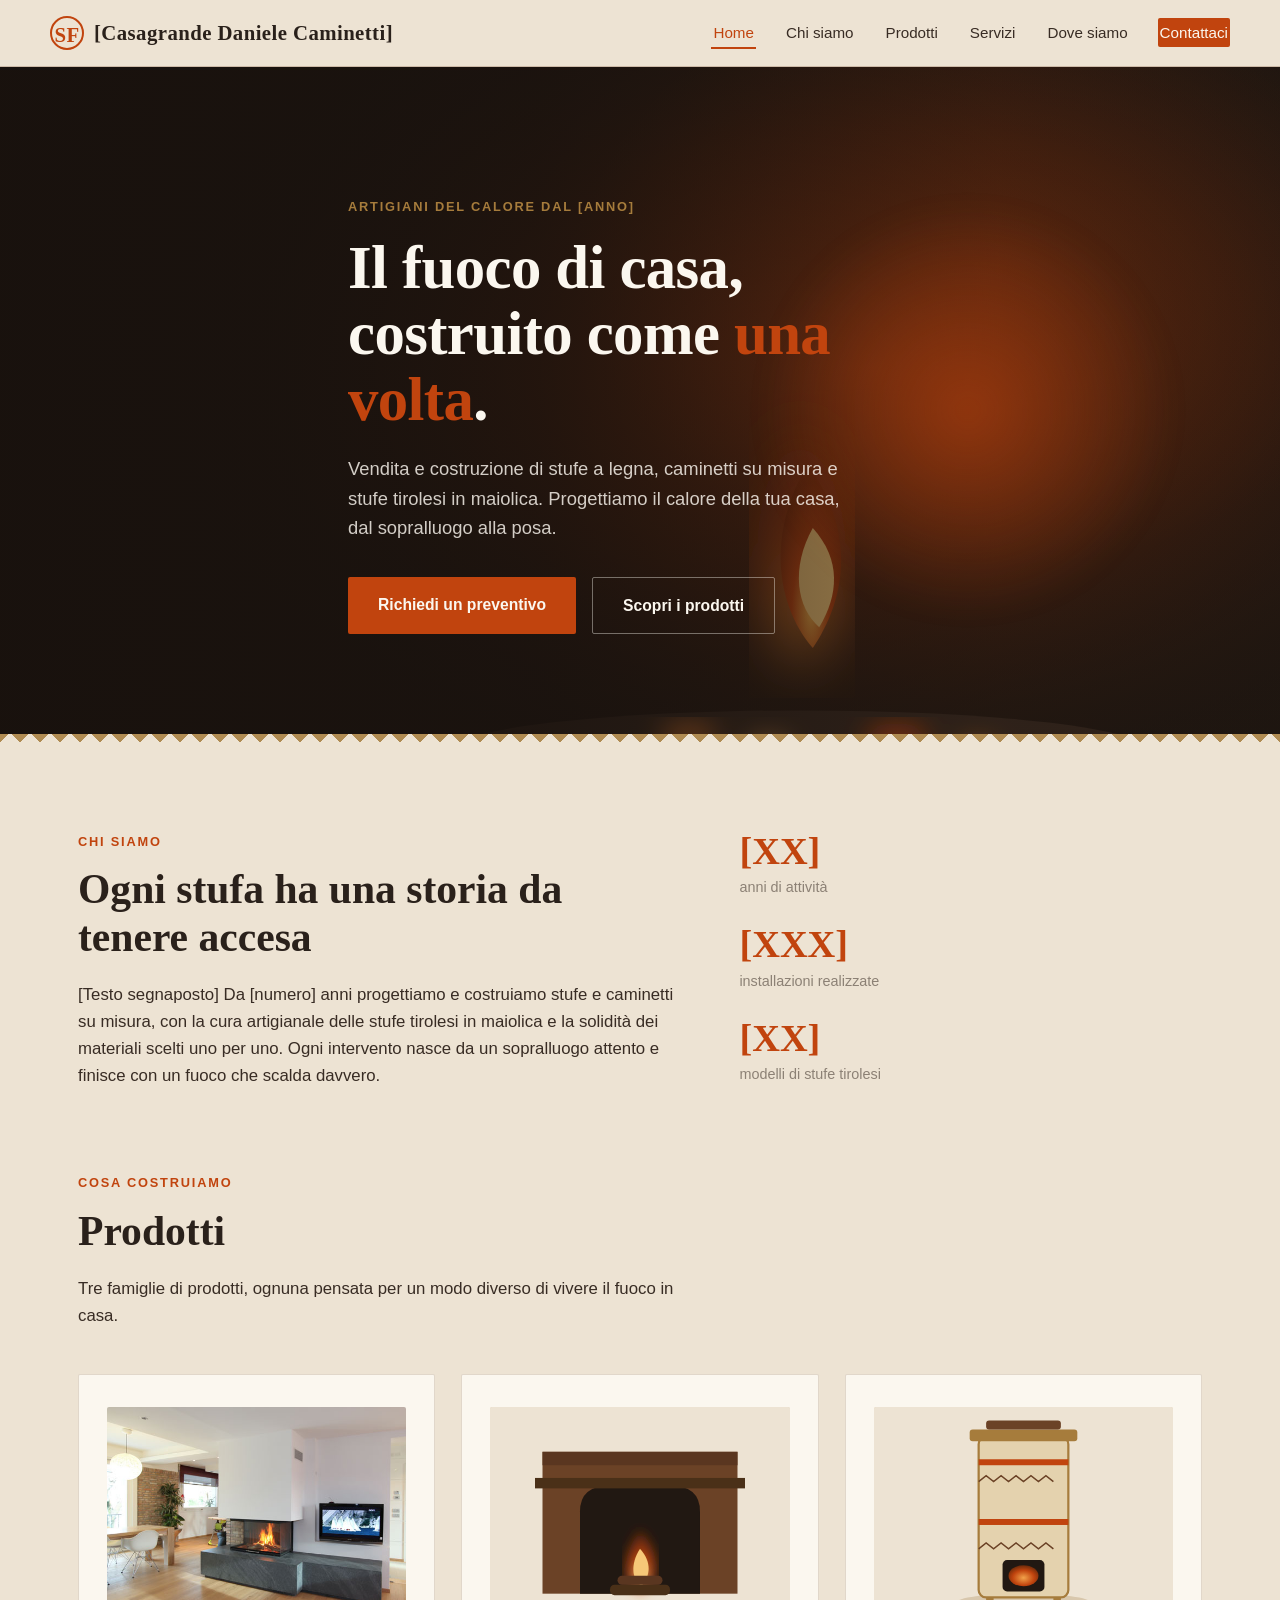
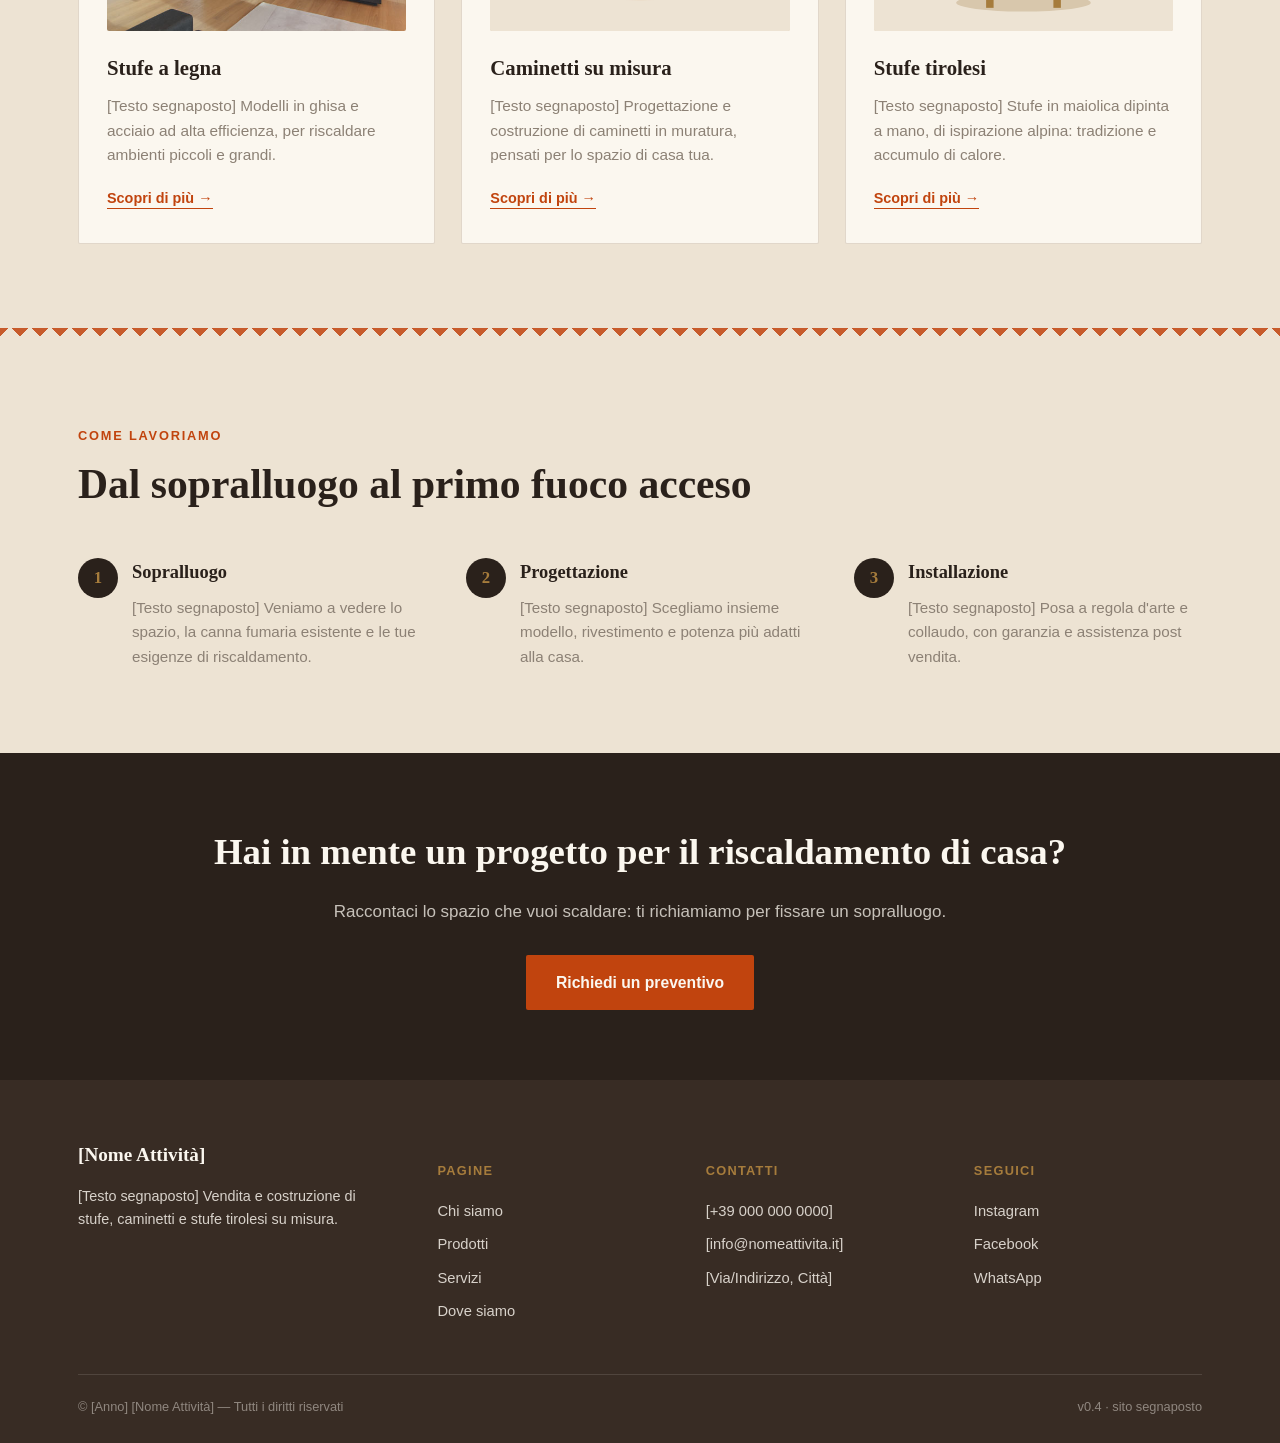
==== commit eec2a330: "Update logo name in header" ====
--- a/index.html
+++ b/index.html
@@ -13,7 +13,7 @@
   <div class="contenitore nav">
     <a href="index.html" class="logo">
       <span class="logo-segno">SF</span>
-      [Nome Attività]
+      [Casagrande Daniele Caminetti]
     </a>
     <ul class="nav-link">
       <li><a href="index.html" aria-current="page">Home</a></li>
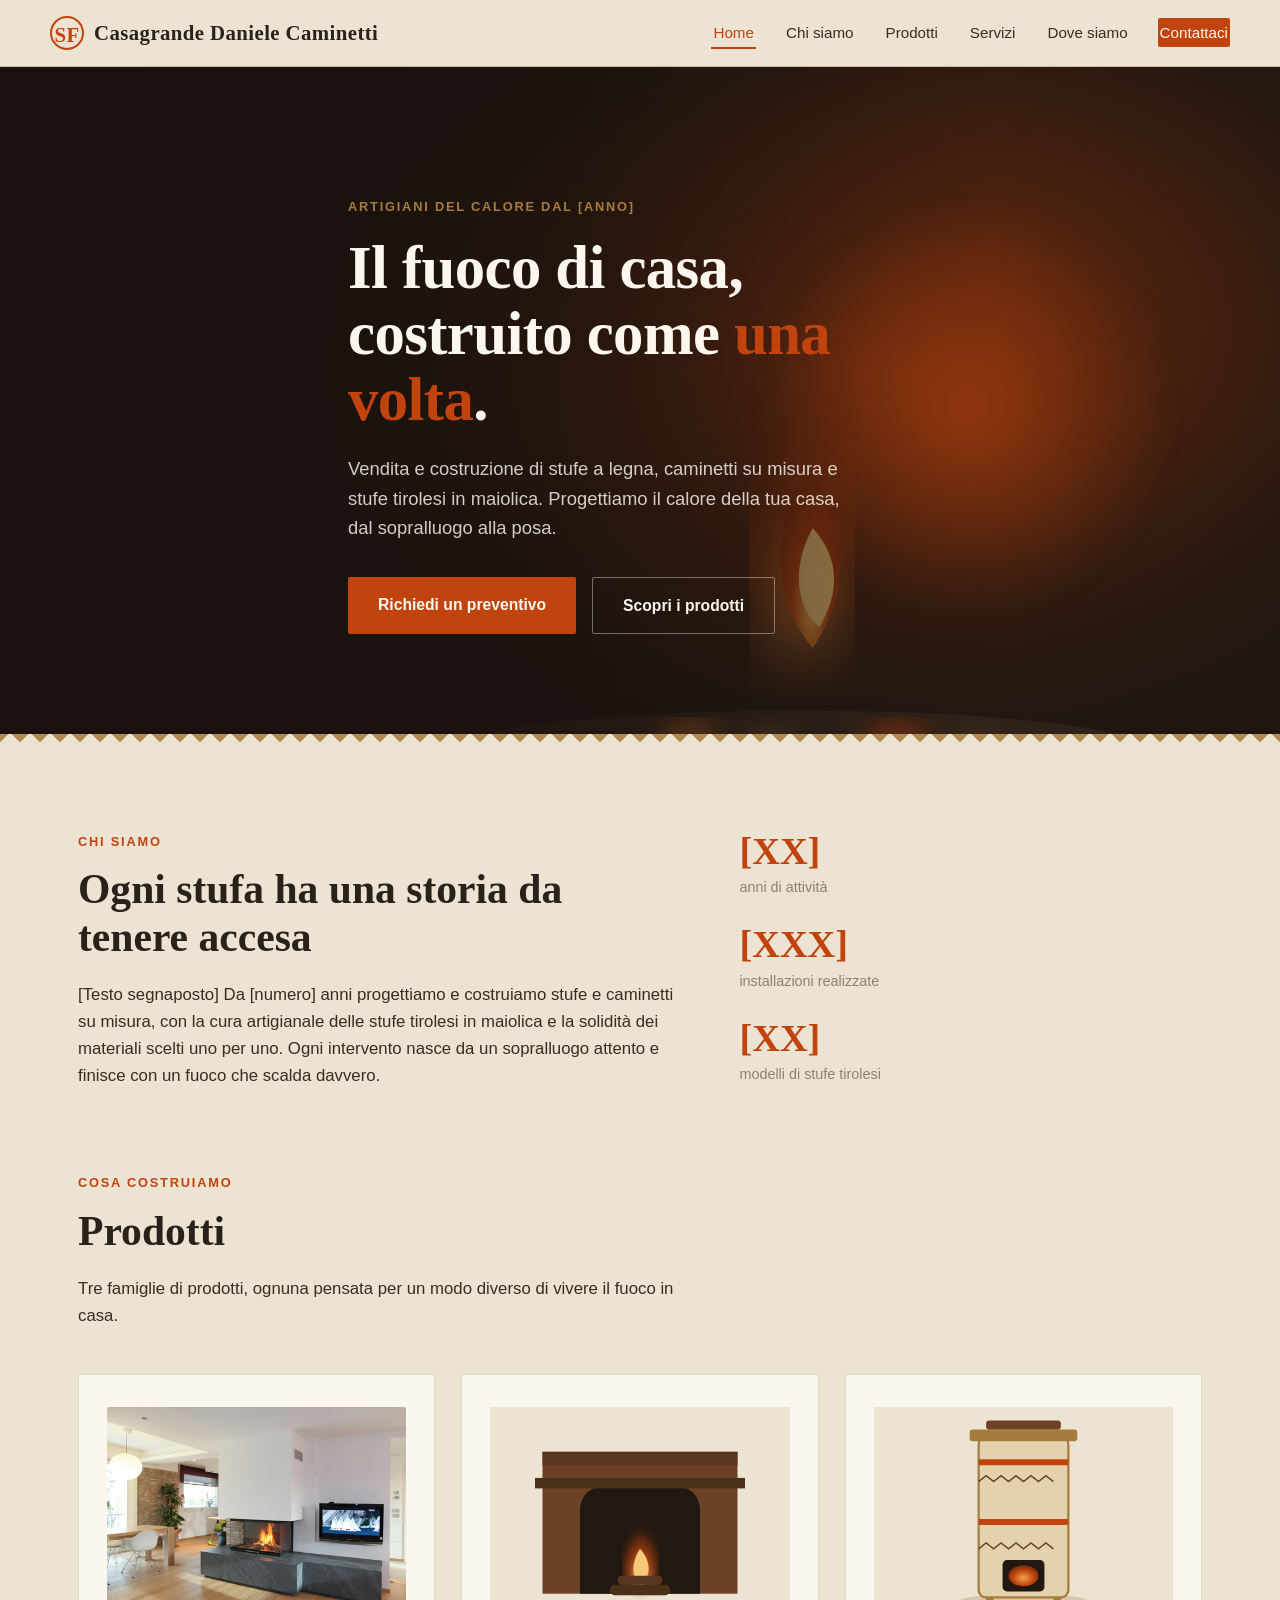
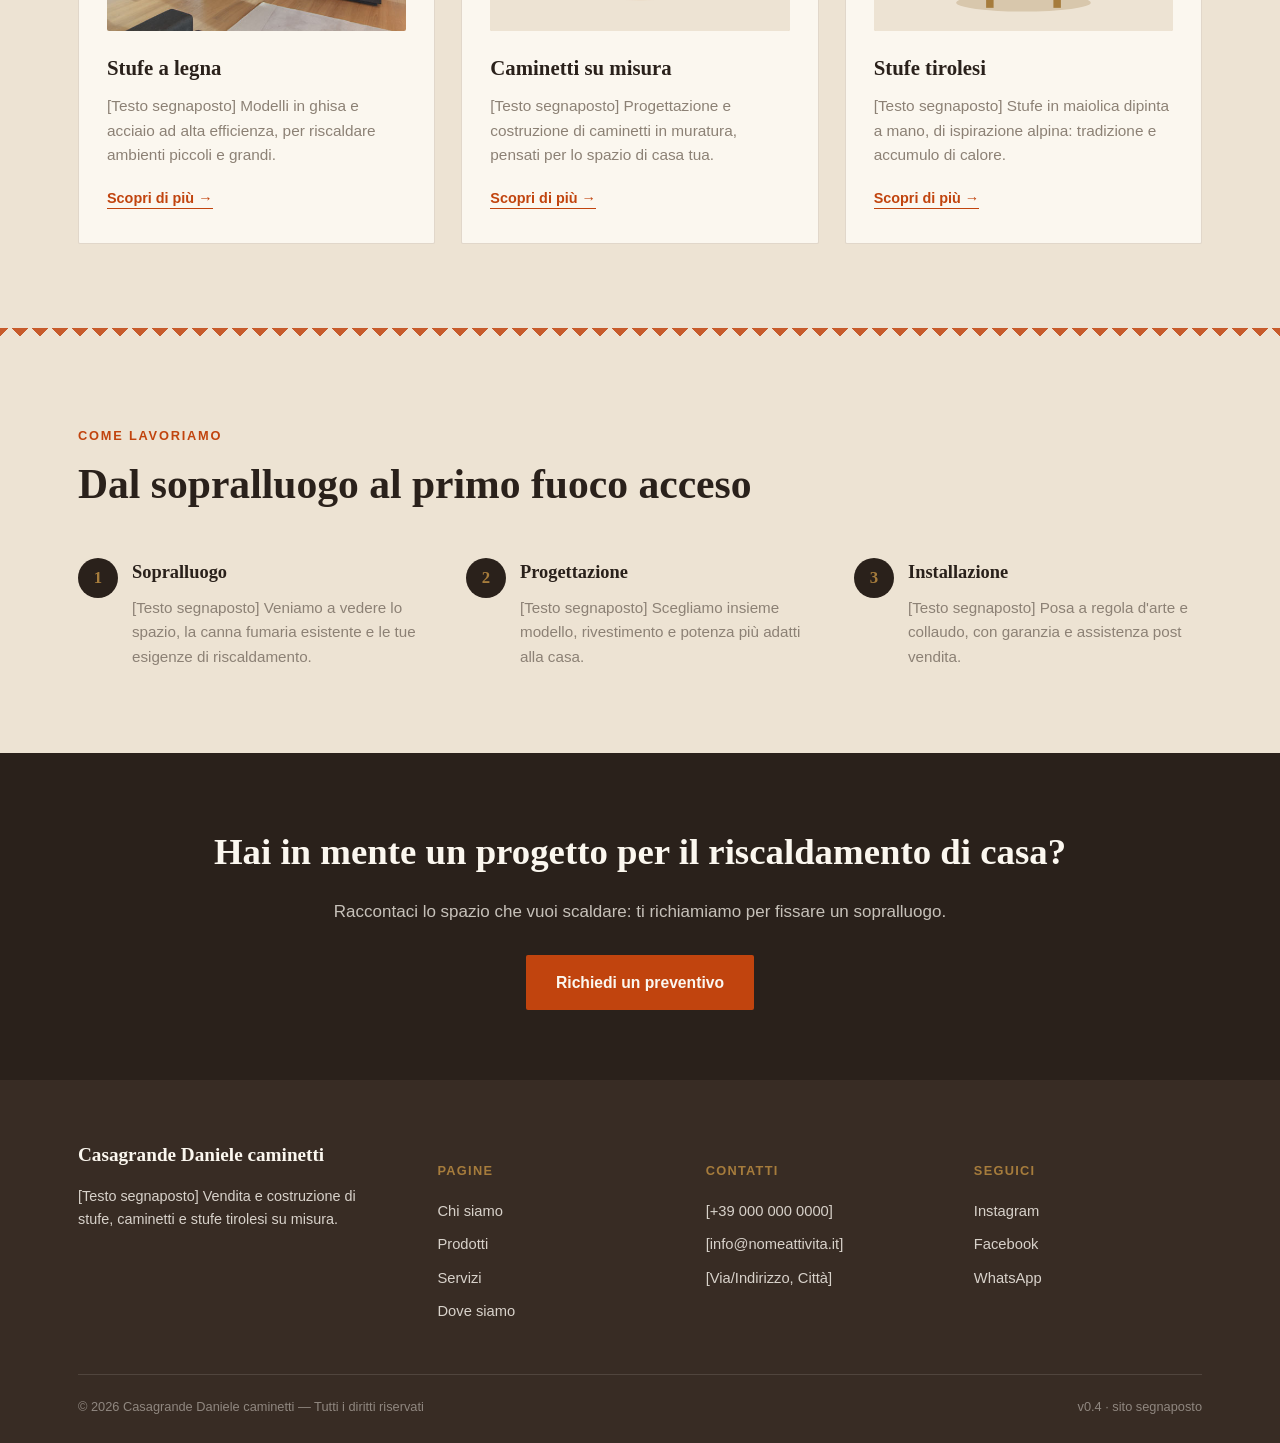
==== commit c2dc7adc: "Update index.html" ====
--- a/index.html
+++ b/index.html
@@ -4,7 +4,7 @@
 <head>
 <meta charset="UTF-8">
 <meta name="viewport" content="width=device-width, initial-scale=1.0">
-<title>[Nome Attività] — Stufe, Caminetti e Stufe Tirolesi</title>
+<title>Casagrande Daniele — Stufe, Caminetti e Stufe Tirolesi</title>
 <link rel="stylesheet" href="style.css">
 </head>
 <body>
@@ -13,7 +13,7 @@
   <div class="contenitore nav">
     <a href="index.html" class="logo">
       <span class="logo-segno">SF</span>
-      [Casagrande Daniele Caminetti]
+      Casagrande Daniele Caminetti
     </a>
     <ul class="nav-link">
       <li><a href="index.html" aria-current="page">Home</a></li>
@@ -139,7 +139,7 @@
   <div class="contenitore">
     <div class="piede-griglia">
       <div>
-        <div class="piede-logo">[Nome Attività]</div>
+        <div class="piede-logo">Casagrande Daniele caminetti</div>
         <p style="font-size:0.9rem; max-width:280px;">[Testo segnaposto] Vendita e costruzione di stufe, caminetti e stufe tirolesi su misura.</p>
       </div>
       <div>
@@ -169,7 +169,7 @@
       </div>
     </div>
     <div class="piede-basso">
-      <span>© [Anno] [Nome Attività] — Tutti i diritti riservati</span>
+      <span>© 2026 Casagrande Daniele caminetti  — Tutti i diritti riservati</span>
       <span>v0.4 · sito segnaposto</span>
     </div>
   </div>
